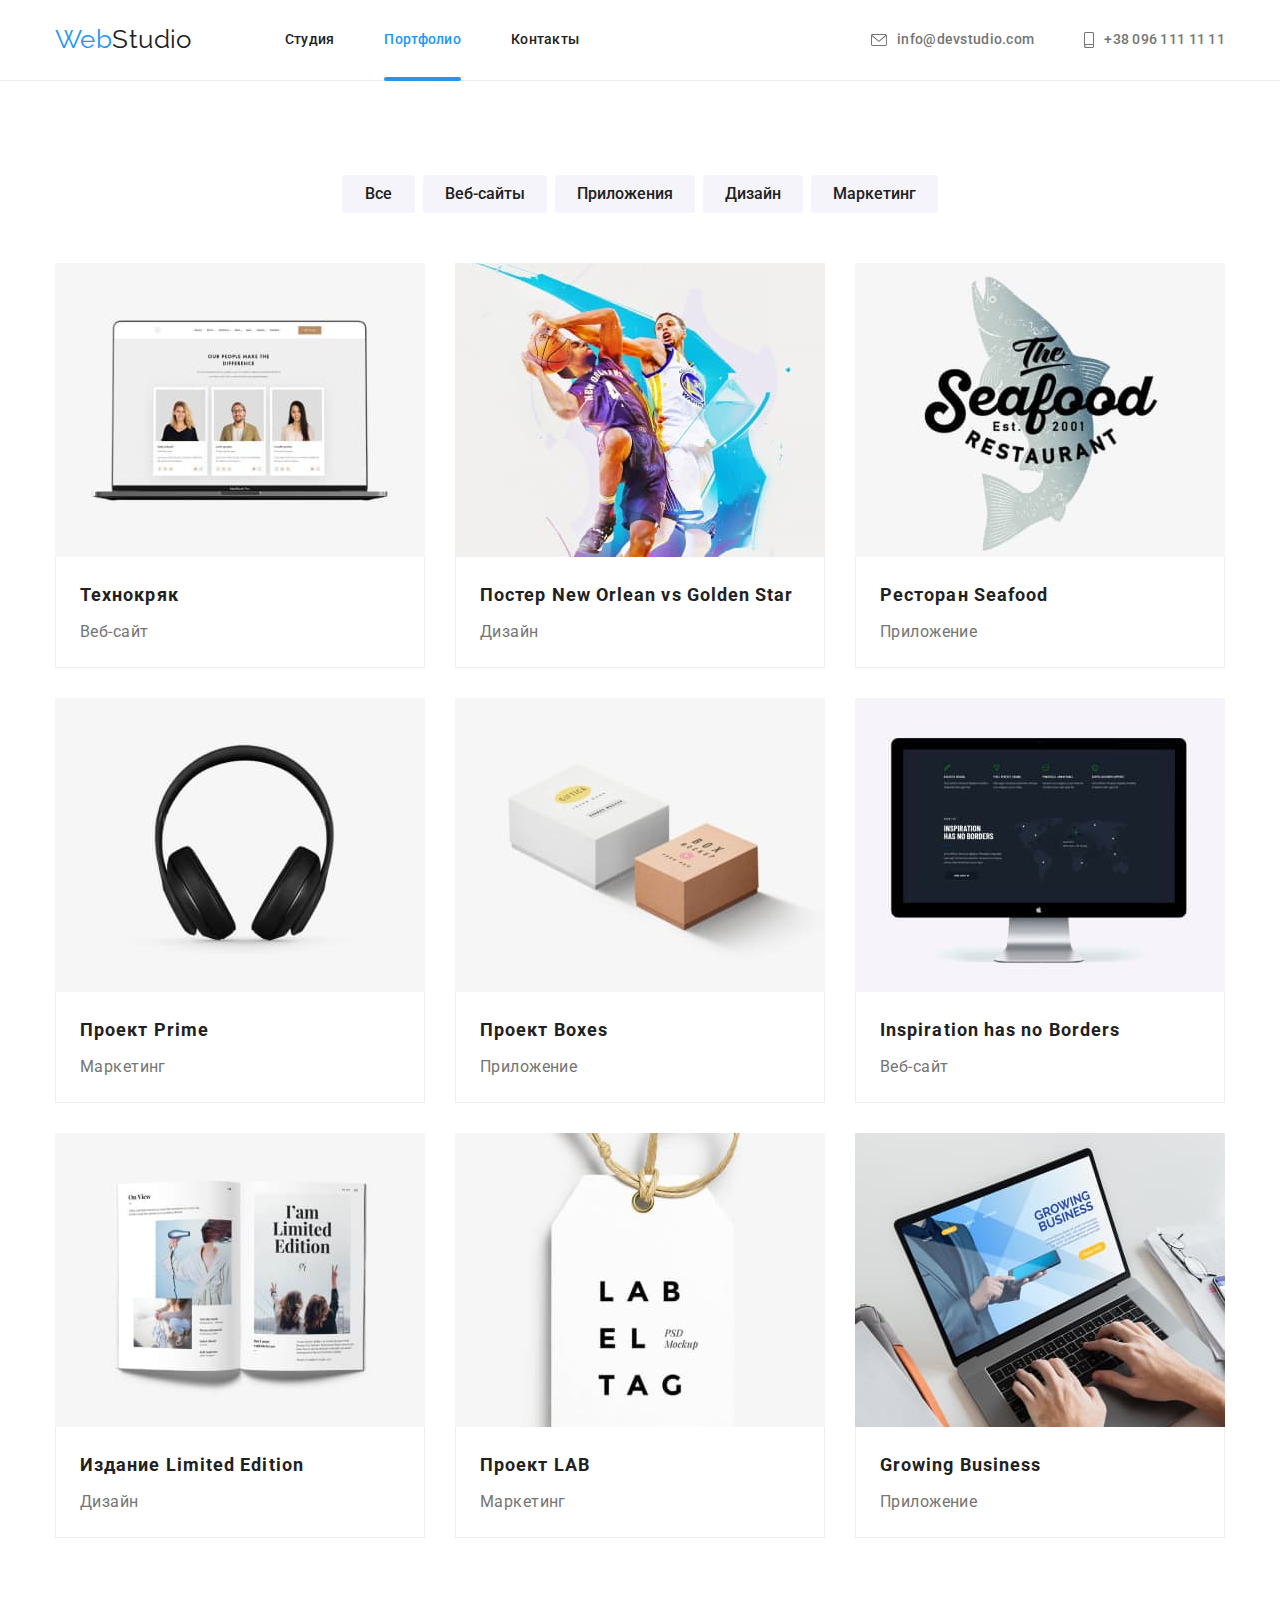
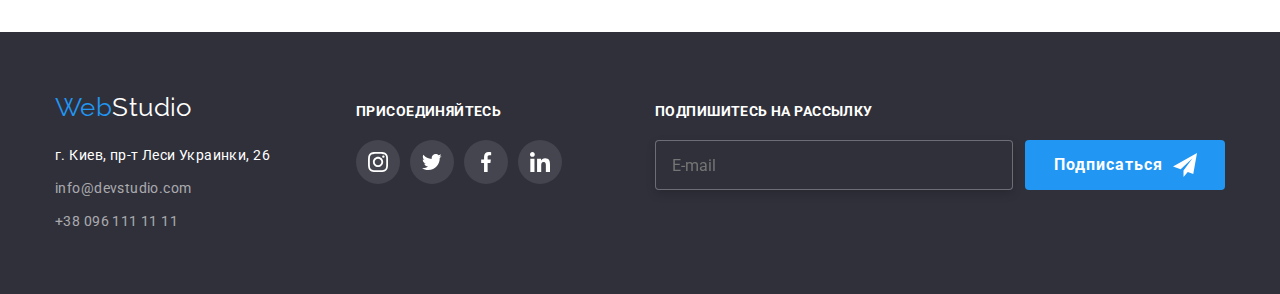
==== portfolio.html @ 915ba7df "homework7-1" ====
<!DOCTYPE html>
<html lang="ru">
<head>
    <meta charset="UTF-8">
    <meta http-equiv="X-UA-Compatible" content="IE=edge">
    <meta name="viewport" content="width=device-width, initial-scale=1.0">
    <link rel="preconnect" href="https://fonts.googleapis.com">
    <link rel="preconnect" href="https://fonts.gstatic.com" crossorigin>
    <link href="https://fonts.googleapis.com/css2?family=Raleway:wght@700&family=Roboto:wght@400;500;700;900&display=swap" rel="stylesheet">
    <title>Портфолио</title>
    <link rel="stylesheet" href="https://cdnjs.cloudflare.com/ajax/libs/modern-normalize/1.0.0/modern-normalize.min.css"  />
    <link rel="stylesheet" href="./css/styles.css" />
</head>
<body>
    <!-- Хедер -->
    <header class="header-container">
        <div class="container">
            <nav>
                <a class="logo" href="#"><span class="logo-blue">Web</span>Studio</a>
                <ul class="site-nav-list">
                    <li class="site-nav-item"><a class="site-nav-link" href="index.html">Студия</a></li>
                    <li class="site-nav-item"><a class="site-nav-link current" href="portfolio.html">Портфолио</a></li>
                    <li class="site-nav-item"><a class="site-nav-link" href="#">Контакты</a></li>
                </ul>
                <ul class="contacts-list">
                    <li class="contacts-list-item">
                        <a class="contacts-list-link" href="mailto:info@devstudio.com">
                            <svg class="header-icon" width="16" height="12" >
                                <use href="./images/new-sprite.svg#icon-envelope"></use>
                            </svg>
                            info@devstudio.com
                        </a>
                    </li>
                    <li class="contacts-list-item">
                        <a class="contacts-list-link" href="tel:+380961111111">
                            <svg class="header-icon" width="10" height="16" >
                                <use href="./images/new-sprite.svg#icon-phone"></use>
                            </svg>
                        +38 096 111 11 11
                        </a></li>
                </ul>
            </nav>
        </div>
    </header>
<main>
    <section class="section">
    <!-- Кнопки -->
        <div class="container">
            <h1 class="visually-hidden">Портфолио</h1>
            <ul class="portfolio-menu-list">
                <li class="portfolio-menu-item"><button class="portfolio-menu-button" type="button">Все</button></li>
                <li class="portfolio-menu-item"><button class="portfolio-menu-button" type="button">Веб-сайты</button></li>
                <li class="portfolio-menu-item"><button class="portfolio-menu-button" type="button">Приложения</button></li>
                <li class="portfolio-menu-item"><button class="portfolio-menu-button" type="button">Дизайн</button></li>
                <li class="portfolio-menu-item"><button class="portfolio-menu-button" type="button">Маркетинг</button></li>
            </ul>
    <!-- Главный контент портфолио-->
            <ul class="portfolio-list">
                <li class="portfolio-list-item">
                    <a class="portfolio-list-link" href="#">
                        <div class="portfolio-list-overlay">
                            <img src="./images/technokriak.jpg" alt="Три создателя веб-сайта на мониторе ноутбука" width="370"/>
                            <p class="portfolio-list-overlay-text">Технокряк это современная площадка распространения коронавируса. Компании используют эту платформу для цифрового шпионажа и атак на защищённые сервера конкурентов.</p>
                        </div>
                        <div class="portfolio-list-inscription">
                            <h2 class="portfolio-list-title">Технокряк</h2>
                            <p class="portfolio-list-text">Веб-сайт</p>
                        </div>
                    </a>
                </li>
                <li class="portfolio-list-item">
                    <a class="portfolio-list-link" href="#">
                        <div class="portfolio-list-overlay">
                            <img src="./images/new-orlean-vs-golden-star.jpg" alt="Два баскетболиста борятся за мяч" width="370"/>
                            <p class="portfolio-list-overlay-text">Технокряк это современная площадка распространения коронавируса. Компании используют эту платформу для цифрового шпионажа и атак на защищённые сервера конкурентов.</p>
                        </div>
                        <div class="portfolio-list-inscription">
                            <h2 class="portfolio-list-title">Постер New Orlean vs Golden Star</h2>
                            <p class="portfolio-list-text">Дизайн</p>
                        </div>
                    </a>
                </li>
                <li class="portfolio-list-item">
                    <a class="portfolio-list-link" href="#">
                        <div class="portfolio-list-overlay">
                            <img src="./images/seafood.jpg" alt="Серая рыба с логотипом ресторана" width="370"/>
                            <p class="portfolio-list-overlay-text">Технокряк это современная площадка распространения коронавируса. Компании используют эту платформу для цифрового шпионажа и атак на защищённые сервера конкурентов.</p>
                        </div>
                        <div class="portfolio-list-inscription">
                            <h2 class="portfolio-list-title">Ресторан Seafood</h2>
                            <p class="portfolio-list-text">Приложение</p>
                        </div>
                    </a>   
                </li>
                <li class="portfolio-list-item">
                    <a class="portfolio-list-link" href="#">
                        <div class="portfolio-list-overlay">
                            <img src="./images/prime.jpg" alt="Чёрные наушники на белом фоне" width="370"/>
                            <p class="portfolio-list-overlay-text">Технокряк это современная площадка распространения коронавируса. Компании используют эту платформу для цифрового шпионажа и атак на защищённые сервера конкурентов.</p>
                        </div>
                        <div class="portfolio-list-inscription">
                            <h2 class="portfolio-list-title">Проект Prime</h2>
                            <p class="portfolio-list-text">Маркетинг</p>
                        </div>
                    </a>
                </li>
                <li class="portfolio-list-item">
                    <a class="portfolio-list-link" href="#">
                        <div class="portfolio-list-overlay">
                            <img src="./images/boxes.jpg" alt="Две коробки на белом фоне" width="370"/>
                            <p class="portfolio-list-overlay-text">Технокряк это современная площадка распространения коронавируса. Компании используют эту платформу для цифрового шпионажа и атак на защищённые сервера конкурентов.</p>
                        </div>
                        <div class="portfolio-list-inscription">
                            <h2 class="portfolio-list-title">Проект Boxes</h2>
                            <p class="portfolio-list-text">Приложение</p>
                        </div>
                    </a>
                </li>
                <li class="portfolio-list-item">
                    <a class="portfolio-list-link" href="#">
                        <div class="portfolio-list-overlay">
                            <img src="./images/inspiration-has-no-borders.jpg" alt="Меню веб-сайта на чёрном мониторе" width="370"/>
                            <p class="portfolio-list-overlay-text">Технокряк это современная площадка распространения коронавируса. Компании используют эту платформу для цифрового шпионажа и атак на защищённые сервера конкурентов.</p>
                        </div>
                        <div class="portfolio-list-inscription">
                            <h2 class="portfolio-list-title">Inspiration has no Borders</h2>
                            <p class="portfolio-list-text">Веб-сайт</p>
                        </div>
                    </a>
                </li>
                <li class="portfolio-list-item">
                    <a class="portfolio-list-link" href="#">
                        <div class="portfolio-list-overlay">
                            <img src="./images/limited-edition.jpg" alt="Развёрнутый журнал" width="370"/>
                            <p class="portfolio-list-overlay-text">Технокряк это современная площадка распространения коронавируса. Компании используют эту платформу для цифрового шпионажа и атак на защищённые сервера конкурентов.</p>
                        </div>
                        <div class="portfolio-list-inscription">
                            <h2 class="portfolio-list-title">Издание Limited Edition</h2>
                            <p class="portfolio-list-text">Дизайн</p>
                        </div>
                    </a>
                </li>
                <li class="portfolio-list-item">
                    <a class="portfolio-list-link" href="#">
                        <div class="portfolio-list-overlay">
                            <img src="./images/lab.jpg" alt="Белая бирка с чёрной надписью на бежевой верёвке" width="370"/>
                            <p class="portfolio-list-overlay-text">Технокряк это современная площадка распространения коронавируса. Компании используют эту платформу для цифрового шпионажа и атак на защищённые сервера конкурентов.</p>
                        </div>
                        <div class="portfolio-list-inscription">
                            <h2 class="portfolio-list-title">Проект LAB</h2>
                            <p class="portfolio-list-text">Маркетинг</p>
                        </div>
                    </a>
                </li>
                <li class="portfolio-list-item">
                    <a class="portfolio-list-link" href="#">
                        <div class="portfolio-list-overlay">
                            <img src="./images/growing-business.jpg" alt="Меню приложения на нетбуке" width="370"/>
                            <p class="portfolio-list-overlay-text">Технокряк это современная площадка распространения коронавируса. Компании используют эту платформу для цифрового шпионажа и атак на защищённые сервера конкурентов.</p>
                        </div>
                        <div class="portfolio-list-inscription">
                            <h2 class="portfolio-list-title">Growing Business</h2>
                            <p class="portfolio-list-text">Приложение</p>
                        </div>
                    </a>
                </li>
            </ul>
        </div>
    </section>
</main>
    <!-- Футер -->
    <footer class="footer-container">
        <div class="container">
            <div class="footer-content">
                <div class="footer-contacts">
                    <a class="footer-logo" href="#"><span class="logo-blue">Web</span><span class="logo-white">Studio</span></a>
                    <address>
                        <ul>
                            <li class="footer-item"><a class="footer-contacts-address" href="https://goo.gl/maps/HXGFn4gWA6E6knC27">г. Киев, пр-т Леси Украинки, 26</a></li>
                            <li class="footer-item"><a class="footer-contacts-link" href="mailto:info@devstudio.com">info@devstudio.com</a></li>
                            <li class="footer-item"><a class="footer-contacts-link" href="tel:+380961111111">+38 096 111 11 11</a></li>
                        </ul>
                    </address>
                </div>
                <div class="footer-icons">
                    <h1 class="footer-title">присоединяйтесь</h1>
                    <ul class="footer-social-media-list">
                        <li class="footer-social-media-item">
                            <a class="footer-social-media-link" href="#">
                                <svg class="footer-social-media-icon-instagram" width="20" height="20" >
                                    <use href="./images/new-sprite.svg#icon-instagram"></use>
                                </svg> 
                            </a>
                        </li>
                        <li class="footer-social-media-item">
                            <a class="footer-social-media-link" href="#">
                                <svg class="footer-social-media-icon-twitter" width="20" height="20" >
                                    <use href="./images/new-sprite.svg#icon-twitter"></use>
                                </svg> 
                            </a>
                        </li>
                        <li class="footer-social-media-item">
                            <a class="footer-social-media-link" href="#">
                                <svg class="footer-social-media-icon-facebook" width="20" height="20" >
                                    <use href="./images/new-sprite.svg#icon-facebook"></use>
                                </svg> 
                            </a>
                        </li>
                        <li class="footer-social-media-item">
                            <a class="footer-social-media-link" href="#">
                                <svg class="footer-social-media-icon-linkedin" width="20" height="20" >
                                    <use href="./images/new-sprite.svg#icon-linkedin"></use>
                                </svg> 
                            </a>
                        </li> 
                    </ul>
                </div>
                <div class="subscribe">
                    <h1 class="subscribe-title">Подпишитесь на рассылку</h1>
                    <form class="subscribe-form" action="#">
                        <input class="subscribe-input" type="email" name="user-email" placeholder="E-mail">
                        <button class="subscribe-button" type="button">Подписаться
                            <svg class="subscribe-button-send" width="24" height="24" >
                                <use href="./images/new-sprite.svg#icon-send"></use>
                            </svg>
                        </button>
                    </form>
                </div>
            </div>
        </div>
    </footer>
</body>
</html>
---- css/styles.css ----
:root {
    --primary-text-color: #757575;
    --title-text-color: #212121;
    --contacts-text-color: rgba(255,255,255,0.6);
    --accent-color: #2196f3;
    --primary-white-color: #ffffff;
    --button-backgroung-color: #f5f4fa;
    --hero-background-color: #2f303a;
    --main-background-color: #ffffff;
    --main-icon-color:#afb1b8;
}
/* Body styles */
body{
    font-family: Roboto,sans-serif;
    font-size: 14px;
    letter-spacing: 0.03em;
    line-height: 1.71;
    color: var(--primary-text-color);
    background: var(--main-background-color);
}

/* Styles discharge */

ul{
    padding: 0;
    margin: 0;
    list-style: none;
}

h1,
h2,
h3,
p{
    margin: 0;
}

img{
    display: block;
    max-width: 100%;
    height: auto;
}

/* Hidden title */
.visually-hidden{
    position: absolute;
    clip: rect(0 0 0 0);
    width: 1px;
    height: 1px;
    margin: -1px;
    border: 0;
    padding: 0;
    overflow: hidden;
}

/* Header styles */

.header-container{
    max-width: 1600px;
    margin: auto;
    border-bottom: 1px solid #ECECEC;
    display: flex;
    align-items: center;
}

.container{
    width: 1200px;
    margin-left: auto;
    margin-right: auto;
    padding-left: 15px;
    padding-right: 15px;
}

nav{
    display: flex;
    align-items: center;
}


.logo{
    font-family: Raleway,sans-serif;
    font-size: 26px;
    line-height: 1.19;
    text-decoration: none;
    color: var(--title-text-color);
    padding-top: 24px;
    padding-bottom: 25px;
    margin-right: 93px;
    margin-left: 0;
}
.logo-blue{
    font-family: Raleway,sans-serif;
    font-size: 26px;
    line-height: 1.19;
    text-decoration: none;
    color:var(--accent-color);
    padding-top: 24px;
    padding-bottom: 25px;
}

.site-nav-list{
    display: flex;
}

.site-nav-item{
    margin-right: 50px;
}

.site-nav-list .site-nav-item:last-child{
    margin-right: 0;
}

.site-nav-link{
    position: relative;
    display: block;
    font-weight: 500;
    line-height: 1.14;
    letter-spacing: 0.02em;
    text-decoration: none;
    list-style: none;
    color: var(--title-text-color);
    transition-property: color;
    transition-duration: 250ms;
    transition-timing-function:cubic-bezier(0.4, 0, 0.2, 1);
}

.site-nav-link:hover,
.site-nav-link:focus,
.site-nav-link:active{
    color:var(--accent-color);
}

.site-nav-list .site-nav-link{
    padding-top: 32px;
    padding-bottom: 32px;
}

.current{
    color: var(--accent-color);
}

.current::after{
    position: absolute;
    display: block;
    content: "";
    width: 100%;
    height: 4px;
    bottom: -1px;
    background-color: #2196f3;
    border-radius: 2px;
}

.contacts-list{
    list-style: none;
    display: flex;
    align-items: center;
    margin-left: auto;
}

.contacts-list-link{
    display: flex;
    align-items: center;
    font-weight: 500;
    line-height: 1.14;
    letter-spacing: 0.02em;
    text-decoration: none;
    text-align: center;
    list-style: none;
    color: var(--primary-text-color);
    transition-property: color;
    transition-duration: 250ms;
    transition-timing-function:cubic-bezier(0.4, 0, 0.2, 1);
}

.contacts-list-link:hover,
.contacts-list-link:focus{
    color: var(--accent-color);
}

.contacts-list .contacts-list-link{
    padding-top: 32px;
    padding-bottom: 32px;
}

.contacts-list .contacts-list-item + .contacts-list-item{
    margin-left: 50px;
}

.header-icon{
    fill: currentColor;
    margin-right: 10px;
}

/* Hero styles */

.hero-section{
    text-align: center;
    background-image: linear-gradient(rgba(47, 48, 58, 0.4), rgba(47, 48, 58, 0.4)), url(../images/background.jpg);
    background-repeat: no-repeat;
    background-position: center;
    background-size: cover;
    padding: 200px 0;
    margin: 0 auto;
    max-width: 1600px;
}

.hero-title{
    font-weight: 900;
    font-size: 44px;
    line-height: 1.36;
    text-transform: uppercase;
    text-align: center;
    letter-spacing: 0.06em;
    color: var(--primary-white-color);
    width: 696px;
    height: 120px;
    margin-left: auto;
    margin-right: auto;
    margin-bottom: 30px;
}

.hero-button,
.hero-button:hover,
.hero-button:focus{
    font-family: inherit;
    font-weight: 700;
    font-size: 16px;
    line-height: 1.88;
    text-align: center;
    cursor: pointer;
    color: var(--primary-white-color);
    background-color:var(--accent-color);
    display: block;
    width: 200px;
    height: 50px;
    padding-top: 10px;
    padding-bottom: 10px;
    padding-left: 32px;
    padding-right: 32px;
    margin: 0 0 0 485px;
    border-style: none;
    border-radius: 4px;
}
/* Feature section styles */

.section{
    padding: 94px 0 94px 0;
}

.features-container{
    width: 1200px;
    margin: 0;
}

.features-list{
    display: flex;
}

.features-list-icon{
    height: 120px;
    margin-bottom: 30px;
    display: flex;
    align-items: center;
    justify-content: center;
    background-color: var(--button-backgroung-color);
    border-radius: 4px;
}

.features-list-item{
    width: 270px;
}

.features-list-title{
    font-size: 14px;
    font-weight: 700;
    line-height: 1.14;
    text-align: left;
    text-transform: uppercase;
    color:var(--title-text-color);
    list-style: none;
    margin-bottom: 10px;
    padding: 0;
}

.features-list-item:first-child{
    margin-left: 0px;
}

.features-list-item{
    margin-left: 30px;
}

.features-list-text{
    text-align: left;
    height: 75px;
    padding: 0;
}

/* Our profile section styles */

.our-profile-section{
    padding-top: 0;
}

.our-profile-list-images{
    display: flex;
}

.our-profile-images-img{
    position: relative;
    margin-right: 30px;
    padding: 0 0 0 0;
}

.our-profile-images-text{
    position: absolute;
    bottom: 0;
    width: 100%;
    height: 70px;
    display: flex;
    align-items: center;
    justify-content: center;
    font-weight: bold;
    line-height: 1.14;
    text-align: center;
    text-transform: uppercase;
    color: var(--primary-white-color);
    background-color: rgba(47, 48, 58, 0.8);
}

.our-profile-images-img:last-child{
    margin-right: 0;
}

img{
    max-width: 100%;
    height: auto;
}

.our-profile-second-title{
    font-weight: 700;
    font-size: 36px;
    line-height: 1.17;
    text-align: center;
    color:var(--title-text-color);
    margin-bottom: 50px;
}

/* Our team section styles*/

.our-team-section{
    background-color: var(--button-backgroung-color);
}

.our-team-list{
    display: flex;
}

.our-team-item{
    margin-left: 30px;
    box-shadow: 0px 1px 3px rgba(0, 0, 0, 0.12), 0px 1px 1px rgba(0, 0, 0, 0.14), 0px 2px 1px rgba(0, 0, 0, 0.2);
    border-radius: 0px 0px 4px 4px;
    background: #FFFFFF;
}

.our-team-item:first-child{
    margin-left: 0px;
}

.our-team-second-title{
    font-weight: 700;
    font-size: 36px;
    line-height: 1.17;
    text-align: center;
    color:var(--title-text-color);
    margin-bottom: 50px;
}

.our-team-item-inscription{
    padding: 30px 0 30px;
}

.our-team-item-third-title{
    font-weight: 500;
    font-size: 16px;
    line-height: 1.19;
    text-align: center;
    list-style: none;
    color:var(--title-text-color);
    margin-bottom: 10px;
}
.our-team-item-text{
    font-size: 16px;
    line-height: 1.19;
    text-align: center;
    margin-bottom: 16px;
}

.social-media-list{
    display: flex;
    justify-content: center;
}

.social-media-item:not(:last-child){
    margin-right: 10px;
}

.social-media-link{
    display: flex;
    align-items: center;
    justify-content: center;
    width: 44px;
    height: 44px;
    color: var(--main-icon-color);
    background-color: var(--main-background-color);
    border-radius: 50%;
    fill: var(--main-icon-color);
    transition-property: background-color, color, fill;
    transition-duration: 250ms;
    transition-timing-function:cubic-bezier(0.4, 0, 0.2, 1);
}

.social-media-link:hover,
.social-media-link:focus{
    color: var(--main-background-color);
    background-color: var(--accent-color);
    fill: var(--main-background-color);
}

.regular-customers-title{
    text-align: center;
    font-weight: bold;
    font-size: 36px;
    line-height: 1.17;
    color: var(--title-text-color);
}
.regular-customers-list{
    display: flex;
    justify-content: center;
    align-items: center;
    margin-top: 50px;
}

.regular-customers-item{
    display: flex;
    align-items: center;
    justify-content: center;
    width: 170px;
    height: 92px;
    border: 1px solid #AFB1B8;
    box-sizing: border-box;
    border-radius: 4px;
    cursor: pointer;
    transition-property: border-color;
    transition-duration: 250ms;
    transition-timing-function:cubic-bezier(0.4, 0, 0.2, 1);
}

.regular-customers-item:hover,
.regular-customers-item:focus{
    border-color: var(--accent-color);
}

.regular-customers-item:not(:last-child){
    margin-right: 30px;
}

.regular-customers-link{
    display: flex;
    justify-content: center;
    align-items: center;
    width: 100%;
    height: 100%;
    color: var(--main-icon-color);
    transition-property: color;
    transition-duration: 250ms;
    transition-timing-function:cubic-bezier(0.4, 0, 0.2, 1);
}

.regular-customers-link:hover,
.regular-customers-link:focus{
    color: var(--accent-color);
}

.regular-customers-icon{
    fill: currentColor;
}


/* Footer styles */

.footer-content{
    display: flex;
    align-items: baseline;
}

.footer-container{
    background-color: var(--hero-background-color);
    padding: 60px 0;
    max-width: 1600px;
    margin: auto;
}

.footer-contacts{
    flex-grow: 1;
}

.footer-logo{
    font-family: Raleway,sans-serif;
    font-size: 26px;
    line-height: 1.19;
    text-decoration: none;
    color: var(--title-text-color);
}


.logo-white{
    font-family: Raleway,sans-serif;
    font-size: 26px;
    line-height: 1.19;
    text-decoration: none;
    color:var(--primary-white-color);
}

.footer-item:not(:last-child){
    margin-bottom: 9px;
}

address{
    font-style: normal;
    margin-top: 20px;
}

.footer-contacts-address{
    text-decoration: none;
    color: var(--main-background-color);
}

.footer-contacts-link{
    text-decoration: none;
    color: rgba(255, 255, 255, 0.6);
    transition-property: color;
    transition-duration: 250ms;
    transition-timing-function:cubic-bezier(0.4, 0, 0.2, 1);
}

.footer-contacts-link:hover,
.footer-contacts-link:focus{
    color: var(--accent-color);
}

.footer-title{
    font-style: normal;
    font-weight: bold;
    font-size: 14px;
    line-height: 1.14;
    text-transform: uppercase;
    color:var(--main-background-color);
}

.footer-icons{
    margin-left: 70px;
}

.footer-social-media-list{
    display: flex;
    justify-content: flex-start;
    margin-top: 20px;
}

.footer-social-media-item:not(:last-child){
    margin-right: 10px;
}

.footer-social-media-link{
    display: flex;
    align-items: center;
    justify-content: center;
    width: 44px;
    height: 44px;
    border-radius: 50%;
    fill: var(--primary-white-color);
    background-color: rgba(255, 255, 255, 0.1);
    transition-property: background-color;
    transition-duration: 250ms;
    transition-timing-function:cubic-bezier(0.4, 0, 0.2, 1);
}

.footer-social-media-link:hover,
.footer-social-media-link:focus{
    background-color: var(--accent-color);
}

/* Subscribe form styles */

.subscribe{
    margin-left: 93px;
}

.subscribe-form{
    display: flex;
    margin-top: 20px;
}

.subscribe-title{
    font-style: normal;
    font-weight: bold;
    font-size: 14px;
    line-height: 1.14;
    text-transform: uppercase;
    color: var(--primary-white-color);
}

.subscribe-input{
    width: 358px;
    height: 50px;
    padding: 15px 16px;
    margin-right: 12px;
    border: 1px solid rgba(255, 255, 255, 0.3);
    box-sizing: border-box;
    filter: drop-shadow(0px 4px 4px rgba(0, 0, 0, 0.15));
    border-radius: 4px;
    font-weight: normal;
    font-size: 16px;
    line-height: 1.25;
    display: flex;
    align-items: center;
    color: rgba(255, 255, 255, 0.6);
    background-color: var(--hero-background-color);
    outline: none;
    transition-property: border-color;
    transition-duration: 250ms;
    transition-timing-function:cubic-bezier(0.4, 0, 0.2, 1);
}

.subscribe-input:focus{
    border-color: var(--accent-color);
}

.subscribe-button{
    width: 200px;
    height: 50px;
    font-family: inherit;
    font-style: normal;
    font-weight: 700;
    font-size: 16px;
    line-height: 1.88;
    letter-spacing: 0.06em;
    display: flex;
    align-items: center;
    text-align: center;
    cursor: pointer;
    color: var(--primary-white-color);
    fill: white;
    background-color: var(--accent-color);
    padding: 10px 28px 10px 29px;
    border-style: none;
    border-radius: 4px;
}

.subscribe-button-send{
    margin-left: 10px;
}

/* Modal window styles */

.backdrop{
    position: fixed;
    top: 0;
    left: 0;
    background-color: rgba(0, 0, 0, 0.2);
    width: 100vw;
    height: 100vh;
    opacity: 1;
    scale: 1.2;
    transition: opacity 250ms cubic-bezier(0.4, 0, 0.2, 1), visibility 250ms cubic-bezier(0.4, 0, 0.2, 1);
    visibility: visible;
}

.backdrop.is-hidden{
    visibility: hidden;
    opacity: 0;
    pointer-events: none;
}

.modal-window{
    position: absolute;
    top: 50%;
    left: 50%;
    transform: translate(-50%, -50%) scale(1);
    width: 528px;
    min-height: 581px;
    background-color: #FFFFFF;
    border-radius: 4px;
    transition: transform 250ms cubic-bezier(0.4, 0, 0.2, 1);
    box-shadow: 0px 1px 3px rgba(0, 0, 0, 0.12), 0px 1px 1px rgba(0, 0, 0, 0.14), 0px 2px 1px rgba(0, 0, 0, 0.2);
    padding: 40px;
}

.modal-window-close{
    display: flex;
    justify-content: center;
    align-items: center;
    padding: 0;
    box-sizing: border-box;
    position: absolute;
    width: 30px;
    height: 30px;
    right: 8px;
    top: 8px;
    background: transparent;
    border-radius: 50%;
    border: 1px solid rgba(0, 0, 0, 0.1);
    cursor: pointer;
}

.modal-window-close-icon{
    transition: fill 250ms cubic-bezier(0.4, 0, 0.2, 1);
}

.modal-window-close-icon:hover{
    fill: var(--accent-color);
}

.backdrop.is-hidden .modal-window{
    transform: translate(-50%, -50%) scale(1.15);
}

.modal-title{
    font-style: normal;
    font-weight: 700;
    font-size: 20px;
    line-height: 23px;
    text-align: center;
    letter-spacing: 0.03em;
    color: var(--title-text-color);
    margin-bottom: 12px;
}

.modal-label{
    display: block;
    margin: 0 0 4px 0;
    font-style: normal;
    font-weight: normal;
    font-size: 12px;
    line-height: 1.17;
    letter-spacing: 0.01em;
    color: #757575;
}

.modal-label-field{
    position: relative;
    margin-bottom: 10px;
    transition: color 250ms cubic-bezier(0.4, 0, 0.2, 1);
    outline: none;
    transition: fill 250ms cubic-bezier(0.4, 0, 0.2, 1);
}

.modal-label-input:focus{
    border-color: var(--accent-color);
}

.modal-label-icon{
    fill: var(--title-text-color);
    position: absolute;
    top: 50%;
    left: 15px;
    transform: translateY(-50%);
}

.modal-label-input{
    width: 448px;
    height: 40px;
    border: 1px solid rgba(33, 33, 33, 0.2);
    box-sizing: border-box;
    border-radius: 4px;
    outline: none;
    padding-left: 42px;
}

.modal-label-input:focus + .modal-label-icon{
    fill: #2196f3;
}

.modal-label-field:focus > svg{
    fill: #2196f3;  
}

.textarea-label{
    margin-bottom: 4px;
    font-style: normal;
    font-weight: normal;
    font-size: 12px;
    line-height: 1.17;
    letter-spacing: 0.01em;
    color: var(--primary-text-color);
}

.textarea-label::placeholder{
    font-style: normal;
    font-weight: normal;
    font-size: 12px;
    line-height: 1.17;
    letter-spacing: 0.01em;
    color: rgba(117, 117, 117, 0.5);
}

.textarea{
    width: 448px;
    height: 120px;
    border: 1px solid rgba(33, 33, 33, 0.2);
    box-sizing: border-box;
    border-radius: 4px;
    font-style: normal;
    font-weight: normal;
    font-size: 12px;
    line-height: 1.17;
    letter-spacing: 0.01em;
    color: rgba(117, 117, 117, 0.5);
    transition: border-color 250ms cubic-bezier(0.4, 0, 0.2, 1);
    padding: 12px 16px;
    resize: none;
    outline: none;
}

.textarea:focus{
    border-color: var(--accent-color);
}

.modal-agreement{
    display: flex;
    align-items: center;
    justify-content: center;
    margin-top: 20px;
}

.checkbox{
    font-style: normal;
    font-weight: normal;
    font-size: 14px;
    text-align: center;
    list-style: none;
    color: var(--primary-text-color);
}

.checkbox:checked + .policy .modal-agreement-svg{
    background: var(--accent-color);
    border: 0;
}

.policy{
    display: flex;
    justify-content: center;
    align-items: center;
    text-align: center;
}

.modal-agreement-svg{
    width: 16px;
    height: 15px;
    display: flex;
    justify-content: center;
    align-items: center;
    border: 2px solid var(--title-text-color);
    border-radius: 2px;
    margin-left: 12px;
    margin-right: 8.38px;
}

.modal-agreement-link{
    display: flex;
    align-items: center;
    font-style: normal;
    font-weight: normal;
    font-size: 14px;
    text-align: center;
    list-style: none;
    color: var(--accent-color);
}

.modal-button{
    width: 200px;
    height: 50px;
    font-weight: 700;
    font-size: 16px;
    line-height: 1.88;
    display: flex;
    justify-content: center;
    align-items: center;
    text-align: center;
    letter-spacing: 0.06em;
    color: var(--primary-white-color);
    background-color: #188CE8;
    box-shadow: 0px 4px 4px rgba(0, 0, 0, 0.15);
    border: none;
    border-radius: 4px;
    cursor: pointer;
    margin-top: 30px;
    margin-left: 124px;
    outline: none;
}

/* Portfolio buttons styles */

.portfolio-menu{
    width: 1200px;
    padding-left: 15px;
    padding-right: 15px;
    padding-top: 94px;
    padding-bottom: 94px;
    margin: 0;
    justify-content: center;
}

.portfolio-menu-list{
    display: flex;
    justify-content: center;
    margin-bottom: 50px;
}

.portfolio-menu-item{
    margin-right: 8px;
}

.portfolio-menu-item:last-child{
    margin-right: 0px;
}

.portfolio-menu-button{
    padding: 6px 22px;
    font-family: inherit;
    font-weight: 500;
    font-size: 16px;
    font-style: normal;
    line-height: 1.63;
    text-align: Center;
    text-decoration: none;
    list-style: none;
    cursor: pointer;
    color: var(--title-text-color);
    background-color:var(--button-backgroung-color);
    border-style: none;
    border-radius: 4px;
    min-width: 73px;
    transition-property: background-color, box-shadow, color;
    transition-duration: 250ms;
    transition-timing-function:cubic-bezier(0.4, 0, 0.2, 1);
}
.portfolio-menu-button:hover,
.portfolio-menu-button:focus{
    color: var(--primary-white-color);
    background-color:var(--accent-color);
    box-shadow: 0px 3px 1px rgba(0, 0, 0, 0.1), 0px 1px 2px rgba(0, 0, 0, 0.08), 0px 2px 2px rgba(0, 0, 0, 0.12);
}
/* Portfolio list styles */

.portfolio-list{
    display: flex;
    flex-wrap: wrap;
}

.portfolio-list-item{
    margin-right: 30px;
    margin-bottom: 30px;
}

.portfolio-list-item:nth-child(3n){
    margin-right: 0;
}

.portfolio-list-item:nth-child(n+7){
    margin-bottom: 0;
}

.portfolio-list-link{
    display: block;
    font-style: normal;
    text-decoration: none;
    list-style: none;
    box-sizing: border-box;
    width: 370px;
    height: auto;
    cursor: pointer;
    transition-property: box-shadow;
    transition-duration: 250ms;
    transition-timing-function:cubic-bezier(0.4, 0, 0.2, 1);
}


.portfolio-list-link:hover,
.portfolio-list-link:focus{
    box-shadow: 0px 1px 1px rgba(0, 0, 0, 0.12), 0px 4px 4px rgba(0, 0, 0, 0.06), 1px 4px 6px rgba(0, 0, 0, 0.16);
}

.portfolio-list-link:hover .portfolio-list-overlay-text,
.portfolio-list-link:focus .portfolio-list-overlay-text{
    transform: translateY(0);
}

.portfolio-list-overlay{
    position: relative;
    overflow: hidden;
}

.portfolio-list-overlay-text{
    position: absolute;
    width: 100%;
    height: 100%;
    left: 0;
    top: 0;
    padding: 63px 24px;
    font-style: normal;
    font-weight: normal;
    font-size: 18px;
    line-height: 1.56;
    background-color: var(--accent-color);
    color: var(--primary-white-color);
    transform: translateY(100%);
    transition-property: transform;
    transition-duration: 250ms;
    transition-timing-function:cubic-bezier(0.4, 0, 0.2, 1);
}

.portfolio-list-inscription{
    padding: 20px 24px;
    border-bottom: 1px solid #eeeeee;
    border-left: 1px solid #eeeeee;
    border-right: 1px solid #eeeeee;
}

.portfolio-list-title{
    font-weight: 700;
    font-size: 18px;
    line-height: 2.0;
    text-align: left;
    letter-spacing: 0.06em;
    color: var(--title-text-color);
}
.portfolio-list-text{
    font-weight: 400;
    font-size: 16px;
    line-height: 1.88;
    text-align: left;
    color: var(--primary-text-color);
    padding-top: 4px;
}
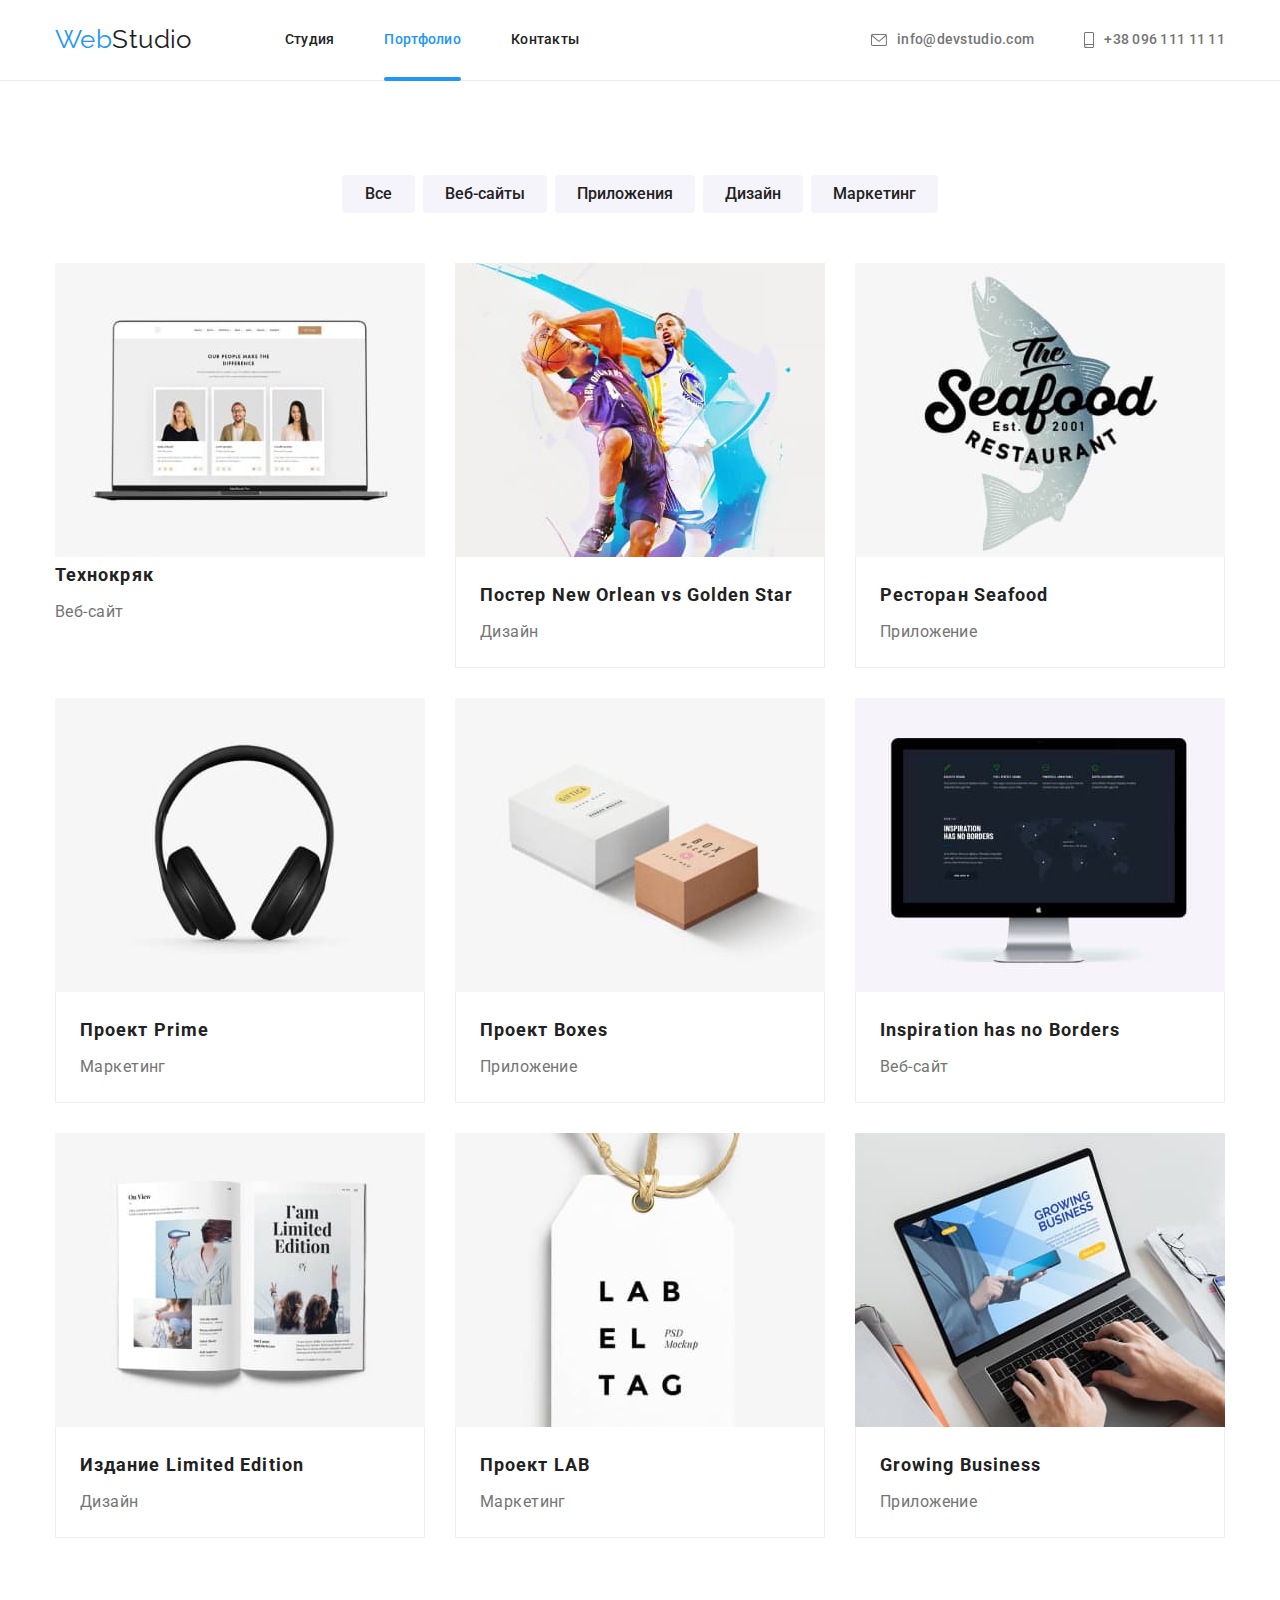
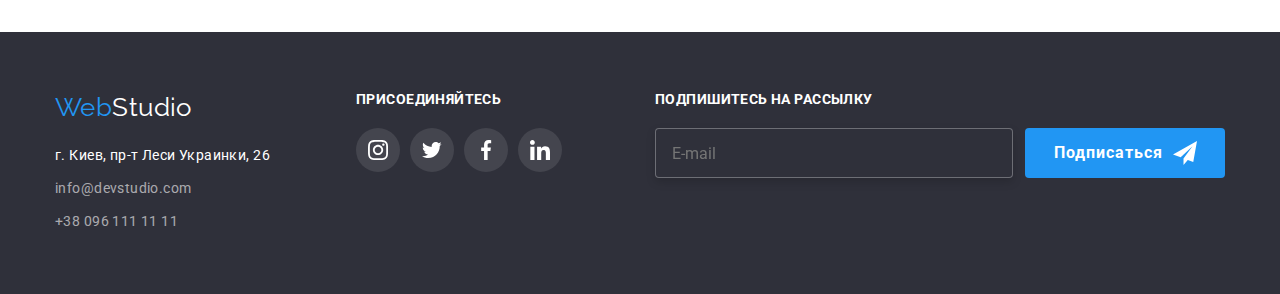
==== commit afec6649: "homework7-2" ====
--- a/portfolio.html
+++ b/portfolio.html
@@ -16,24 +16,24 @@
     <header class="header-container">
         <div class="container">
             <nav>
-                <a class="logo" href="#"><span class="logo-blue">Web</span>Studio</a>
-                <ul class="site-nav-list">
-                    <li class="site-nav-item"><a class="site-nav-link" href="index.html">Студия</a></li>
-                    <li class="site-nav-item"><a class="site-nav-link current" href="portfolio.html">Портфолио</a></li>
-                    <li class="site-nav-item"><a class="site-nav-link" href="#">Контакты</a></li>
+                <a class="logo" href="#"><span class="logo__blue">Web</span>Studio</a>
+                <ul class="site-nav">
+                    <li class="site-nav__item"><a class="site-nav__link" href="index.html">Студия</a></li>
+                    <li class="site-nav__item"><a class="site-nav__link current" href="portfolio.html">Портфолио</a></li>
+                    <li class="site-nav__item"><a class="site-nav__link" href="#">Контакты</a></li>
                 </ul>
-                <ul class="contacts-list">
-                    <li class="contacts-list-item">
-                        <a class="contacts-list-link" href="mailto:info@devstudio.com">
-                            <svg class="header-icon" width="16" height="12" >
+                <ul class="contacts">
+                    <li class="contacts__item">
+                        <a class="contacts__link" href="mailto:info@devstudio.com">
+                            <svg class="contacts__icon" width="16" height="12" >
                                 <use href="./images/new-sprite.svg#icon-envelope"></use>
                             </svg>
                             info@devstudio.com
                         </a>
                     </li>
-                    <li class="contacts-list-item">
-                        <a class="contacts-list-link" href="tel:+380961111111">
-                            <svg class="header-icon" width="10" height="16" >
+                    <li class="contacts__item">
+                        <a class="contacts__link" href="tel:+380961111111">
+                            <svg class="contacts__icon" width="10" height="16" >
                                 <use href="./images/new-sprite.svg#icon-phone"></use>
                             </svg>
                         +38 096 111 11 11
@@ -43,124 +43,124 @@
         </div>
     </header>
 <main>
+    <!-- Кнопки -->
     <section class="section">
-    <!-- Кнопки -->
         <div class="container">
             <h1 class="visually-hidden">Портфолио</h1>
-            <ul class="portfolio-menu-list">
-                <li class="portfolio-menu-item"><button class="portfolio-menu-button" type="button">Все</button></li>
-                <li class="portfolio-menu-item"><button class="portfolio-menu-button" type="button">Веб-сайты</button></li>
-                <li class="portfolio-menu-item"><button class="portfolio-menu-button" type="button">Приложения</button></li>
-                <li class="portfolio-menu-item"><button class="portfolio-menu-button" type="button">Дизайн</button></li>
-                <li class="portfolio-menu-item"><button class="portfolio-menu-button" type="button">Маркетинг</button></li>
+            <ul class="portfolio-menu">
+                <li class="portfolio-menu__item"><button class="portfolio-menu__button" type="button">Все</button></li>
+                <li class="portfolio-menu__item"><button class="portfolio-menu__button" type="button">Веб-сайты</button></li>
+                <li class="portfolio-menu__item"><button class="portfolio-menu__button" type="button">Приложения</button></li>
+                <li class="portfolio-menu__item"><button class="portfolio-menu__button" type="button">Дизайн</button></li>
+                <li class="portfolio-menu__item"><button class="portfolio-menu__button" type="button">Маркетинг</button></li>
             </ul>
     <!-- Главный контент портфолио-->
-            <ul class="portfolio-list">
-                <li class="portfolio-list-item">
-                    <a class="portfolio-list-link" href="#">
-                        <div class="portfolio-list-overlay">
+            <ul class="portfolio">
+                <li class="portfolio__item">
+                    <a class="portfolio__link" href="#">
+                        <div class="portfolio__overlay">
                             <img src="./images/technokriak.jpg" alt="Три создателя веб-сайта на мониторе ноутбука" width="370"/>
-                            <p class="portfolio-list-overlay-text">Технокряк это современная площадка распространения коронавируса. Компании используют эту платформу для цифрового шпионажа и атак на защищённые сервера конкурентов.</p>
-                        </div>
-                        <div class="portfolio-list-inscription">
-                            <h2 class="portfolio-list-title">Технокряк</h2>
-                            <p class="portfolio-list-text">Веб-сайт</p>
-                        </div>
-                    </a>
-                </li>
-                <li class="portfolio-list-item">
-                    <a class="portfolio-list-link" href="#">
-                        <div class="portfolio-list-overlay">
+                            <p class="portfolio__overlay-text">Технокряк это современная площадка распространения коронавируса. Компании используют эту платформу для цифрового шпионажа и атак на защищённые сервера конкурентов.</p>
+                        </div>
+                        <div class="portfoli__inscription">
+                            <h2 class="portfolio__title">Технокряк</h2>
+                            <p class="portfolio__text">Веб-сайт</p>
+                        </div>
+                    </a>
+                </li>
+                <li class="portfolio__item">
+                    <a class="portfolio__link" href="#">
+                        <div class="portfolio__overlay">
                             <img src="./images/new-orlean-vs-golden-star.jpg" alt="Два баскетболиста борятся за мяч" width="370"/>
-                            <p class="portfolio-list-overlay-text">Технокряк это современная площадка распространения коронавируса. Компании используют эту платформу для цифрового шпионажа и атак на защищённые сервера конкурентов.</p>
-                        </div>
-                        <div class="portfolio-list-inscription">
-                            <h2 class="portfolio-list-title">Постер New Orlean vs Golden Star</h2>
-                            <p class="portfolio-list-text">Дизайн</p>
-                        </div>
-                    </a>
-                </li>
-                <li class="portfolio-list-item">
-                    <a class="portfolio-list-link" href="#">
-                        <div class="portfolio-list-overlay">
+                            <p class="portfolio__overlay-text">Технокряк это современная площадка распространения коронавируса. Компании используют эту платформу для цифрового шпионажа и атак на защищённые сервера конкурентов.</p>
+                        </div>
+                        <div class="portfolio__inscription">
+                            <h2 class="portfolio__title">Постер New Orlean vs Golden Star</h2>
+                            <p class="portfolio__text">Дизайн</p>
+                        </div>
+                    </a>
+                </li>
+                <li class="portfolio__item">
+                    <a class="portfolio__link" href="#">
+                        <div class="portfolio__overlay">
                             <img src="./images/seafood.jpg" alt="Серая рыба с логотипом ресторана" width="370"/>
-                            <p class="portfolio-list-overlay-text">Технокряк это современная площадка распространения коронавируса. Компании используют эту платформу для цифрового шпионажа и атак на защищённые сервера конкурентов.</p>
-                        </div>
-                        <div class="portfolio-list-inscription">
-                            <h2 class="portfolio-list-title">Ресторан Seafood</h2>
-                            <p class="portfolio-list-text">Приложение</p>
+                            <p class="portfolio__overlay-text">Технокряк это современная площадка распространения коронавируса. Компании используют эту платформу для цифрового шпионажа и атак на защищённые сервера конкурентов.</p>
+                        </div>
+                        <div class="portfolio__inscription">
+                            <h2 class="portfolio__title">Ресторан Seafood</h2>
+                            <p class="portfolio__text">Приложение</p>
                         </div>
                     </a>   
                 </li>
-                <li class="portfolio-list-item">
-                    <a class="portfolio-list-link" href="#">
-                        <div class="portfolio-list-overlay">
+                <li class="portfolio__item">
+                    <a class="portfolio__link" href="#">
+                        <div class="portfolio__overlay">
                             <img src="./images/prime.jpg" alt="Чёрные наушники на белом фоне" width="370"/>
-                            <p class="portfolio-list-overlay-text">Технокряк это современная площадка распространения коронавируса. Компании используют эту платформу для цифрового шпионажа и атак на защищённые сервера конкурентов.</p>
-                        </div>
-                        <div class="portfolio-list-inscription">
-                            <h2 class="portfolio-list-title">Проект Prime</h2>
-                            <p class="portfolio-list-text">Маркетинг</p>
-                        </div>
-                    </a>
-                </li>
-                <li class="portfolio-list-item">
-                    <a class="portfolio-list-link" href="#">
-                        <div class="portfolio-list-overlay">
+                            <p class="portfolio__overlay-text">Технокряк это современная площадка распространения коронавируса. Компании используют эту платформу для цифрового шпионажа и атак на защищённые сервера конкурентов.</p>
+                        </div>
+                        <div class="portfolio__inscription">
+                            <h2 class="portfolio__title">Проект Prime</h2>
+                            <p class="portfolio__text">Маркетинг</p>
+                        </div>
+                    </a>
+                </li>
+                <li class="portfolio__item">
+                    <a class="portfolio__link" href="#">
+                        <div class="portfolio__overlay">
                             <img src="./images/boxes.jpg" alt="Две коробки на белом фоне" width="370"/>
-                            <p class="portfolio-list-overlay-text">Технокряк это современная площадка распространения коронавируса. Компании используют эту платформу для цифрового шпионажа и атак на защищённые сервера конкурентов.</p>
-                        </div>
-                        <div class="portfolio-list-inscription">
-                            <h2 class="portfolio-list-title">Проект Boxes</h2>
-                            <p class="portfolio-list-text">Приложение</p>
-                        </div>
-                    </a>
-                </li>
-                <li class="portfolio-list-item">
-                    <a class="portfolio-list-link" href="#">
-                        <div class="portfolio-list-overlay">
+                            <p class="portfolio__overlay-text">Технокряк это современная площадка распространения коронавируса. Компании используют эту платформу для цифрового шпионажа и атак на защищённые сервера конкурентов.</p>
+                        </div>
+                        <div class="portfolio__inscription">
+                            <h2 class="portfolio__title">Проект Boxes</h2>
+                            <p class="portfolio__text">Приложение</p>
+                        </div>
+                    </a>
+                </li>
+                <li class="portfolio__item">
+                    <a class="portfolio__link" href="#">
+                        <div class="portfolio__overlay">
                             <img src="./images/inspiration-has-no-borders.jpg" alt="Меню веб-сайта на чёрном мониторе" width="370"/>
-                            <p class="portfolio-list-overlay-text">Технокряк это современная площадка распространения коронавируса. Компании используют эту платформу для цифрового шпионажа и атак на защищённые сервера конкурентов.</p>
-                        </div>
-                        <div class="portfolio-list-inscription">
-                            <h2 class="portfolio-list-title">Inspiration has no Borders</h2>
-                            <p class="portfolio-list-text">Веб-сайт</p>
-                        </div>
-                    </a>
-                </li>
-                <li class="portfolio-list-item">
-                    <a class="portfolio-list-link" href="#">
-                        <div class="portfolio-list-overlay">
+                            <p class="portfolio__overlay-text">Технокряк это современная площадка распространения коронавируса. Компании используют эту платформу для цифрового шпионажа и атак на защищённые сервера конкурентов.</p>
+                        </div>
+                        <div class="portfolio__inscription">
+                            <h2 class="portfolio__title">Inspiration has no Borders</h2>
+                            <p class="portfolio__text">Веб-сайт</p>
+                        </div>
+                    </a>
+                </li>
+                <li class="portfolio__item">
+                    <a class="portfolio__link" href="#">
+                        <div class="portfolio__overlay">
                             <img src="./images/limited-edition.jpg" alt="Развёрнутый журнал" width="370"/>
-                            <p class="portfolio-list-overlay-text">Технокряк это современная площадка распространения коронавируса. Компании используют эту платформу для цифрового шпионажа и атак на защищённые сервера конкурентов.</p>
-                        </div>
-                        <div class="portfolio-list-inscription">
-                            <h2 class="portfolio-list-title">Издание Limited Edition</h2>
-                            <p class="portfolio-list-text">Дизайн</p>
-                        </div>
-                    </a>
-                </li>
-                <li class="portfolio-list-item">
-                    <a class="portfolio-list-link" href="#">
-                        <div class="portfolio-list-overlay">
+                            <p class="portfolio__overlay-text">Технокряк это современная площадка распространения коронавируса. Компании используют эту платформу для цифрового шпионажа и атак на защищённые сервера конкурентов.</p>
+                        </div>
+                        <div class="portfolio__inscription">
+                            <h2 class="portfolio__title">Издание Limited Edition</h2>
+                            <p class="portfolio__text">Дизайн</p>
+                        </div>
+                    </a>
+                </li>
+                <li class="portfolio__item">
+                    <a class="portfolio__link" href="#">
+                        <div class="portfolio__overlay">
                             <img src="./images/lab.jpg" alt="Белая бирка с чёрной надписью на бежевой верёвке" width="370"/>
-                            <p class="portfolio-list-overlay-text">Технокряк это современная площадка распространения коронавируса. Компании используют эту платформу для цифрового шпионажа и атак на защищённые сервера конкурентов.</p>
-                        </div>
-                        <div class="portfolio-list-inscription">
-                            <h2 class="portfolio-list-title">Проект LAB</h2>
-                            <p class="portfolio-list-text">Маркетинг</p>
-                        </div>
-                    </a>
-                </li>
-                <li class="portfolio-list-item">
-                    <a class="portfolio-list-link" href="#">
-                        <div class="portfolio-list-overlay">
+                            <p class="portfolio__overlay-text">Технокряк это современная площадка распространения коронавируса. Компании используют эту платформу для цифрового шпионажа и атак на защищённые сервера конкурентов.</p>
+                        </div>
+                        <div class="portfolio__inscription">
+                            <h2 class="portfolio__title">Проект LAB</h2>
+                            <p class="portfolio__text">Маркетинг</p>
+                        </div>
+                    </a>
+                </li>
+                <li class="portfolio__item">
+                    <a class="portfolio__link" href="#">
+                        <div class="portfolio__overlay">
                             <img src="./images/growing-business.jpg" alt="Меню приложения на нетбуке" width="370"/>
-                            <p class="portfolio-list-overlay-text">Технокряк это современная площадка распространения коронавируса. Компании используют эту платформу для цифрового шпионажа и атак на защищённые сервера конкурентов.</p>
-                        </div>
-                        <div class="portfolio-list-inscription">
-                            <h2 class="portfolio-list-title">Growing Business</h2>
-                            <p class="portfolio-list-text">Приложение</p>
+                            <p class="portfolio__overlay-text">Технокряк это современная площадка распространения коронавируса. Компании используют эту платформу для цифрового шпионажа и атак на защищённые сервера конкурентов.</p>
+                        </div>
+                        <div class="portfolio__inscription">
+                            <h2 class="portfolio__title">Growing Business</h2>
+                            <p class="portfolio__text">Приложение</p>
                         </div>
                     </a>
                 </li>
@@ -171,44 +171,44 @@
     <!-- Футер -->
     <footer class="footer-container">
         <div class="container">
-            <div class="footer-content">
+            <div class="footer">
                 <div class="footer-contacts">
-                    <a class="footer-logo" href="#"><span class="logo-blue">Web</span><span class="logo-white">Studio</span></a>
+                    <a class="footer__logo" href="#"><span class="logo__blue">Web</span><span class="logo__white">Studio</span></a>
                     <address>
                         <ul>
-                            <li class="footer-item"><a class="footer-contacts-address" href="https://goo.gl/maps/HXGFn4gWA6E6knC27">г. Киев, пр-т Леси Украинки, 26</a></li>
-                            <li class="footer-item"><a class="footer-contacts-link" href="mailto:info@devstudio.com">info@devstudio.com</a></li>
-                            <li class="footer-item"><a class="footer-contacts-link" href="tel:+380961111111">+38 096 111 11 11</a></li>
+                            <li class="footer__item"><a class="footer__address" href="https://goo.gl/maps/HXGFn4gWA6E6knC27">г. Киев, пр-т Леси Украинки, 26</a></li>
+                            <li class="footer__item"><a class="footer__link" href="mailto:info@devstudio.com">info@devstudio.com</a></li>
+                            <li class="footer__item"><a class="footer__link" href="tel:+380961111111">+38 096 111 11 11</a></li>
                         </ul>
                     </address>
                 </div>
-                <div class="footer-icons">
-                    <h1 class="footer-title">присоединяйтесь</h1>
-                    <ul class="footer-social-media-list">
-                        <li class="footer-social-media-item">
-                            <a class="footer-social-media-link" href="#">
-                                <svg class="footer-social-media-icon-instagram" width="20" height="20" >
+                <div class="footer__icons">
+                    <h1 class="footer__title">присоединяйтесь</h1>
+                    <ul class="footer-social-media">
+                        <li class="footer-social-media__item">
+                            <a class="footer-social-media__link" href="#">
+                                <svg width="20" height="20" >
                                     <use href="./images/new-sprite.svg#icon-instagram"></use>
                                 </svg> 
                             </a>
                         </li>
-                        <li class="footer-social-media-item">
-                            <a class="footer-social-media-link" href="#">
-                                <svg class="footer-social-media-icon-twitter" width="20" height="20" >
+                        <li class="footer-social-media__item">
+                            <a class="footer-social-media__link" href="#">
+                                <svg width="20" height="20" >
                                     <use href="./images/new-sprite.svg#icon-twitter"></use>
                                 </svg> 
                             </a>
                         </li>
-                        <li class="footer-social-media-item">
-                            <a class="footer-social-media-link" href="#">
-                                <svg class="footer-social-media-icon-facebook" width="20" height="20" >
+                        <li class="footer-social-media__item">
+                            <a class="footer-social-media__link" href="#">
+                                <svg width="20" height="20" >
                                     <use href="./images/new-sprite.svg#icon-facebook"></use>
                                 </svg> 
                             </a>
                         </li>
-                        <li class="footer-social-media-item">
-                            <a class="footer-social-media-link" href="#">
-                                <svg class="footer-social-media-icon-linkedin" width="20" height="20" >
+                        <li class="footer-social-media__item">
+                            <a class="footer-social-media__link" href="#">
+                                <svg width="20" height="20" >
                                     <use href="./images/new-sprite.svg#icon-linkedin"></use>
                                 </svg> 
                             </a>
@@ -216,11 +216,11 @@
                     </ul>
                 </div>
                 <div class="subscribe">
-                    <h1 class="subscribe-title">Подпишитесь на рассылку</h1>
-                    <form class="subscribe-form" action="#">
-                        <input class="subscribe-input" type="email" name="user-email" placeholder="E-mail">
-                        <button class="subscribe-button" type="button">Подписаться
-                            <svg class="subscribe-button-send" width="24" height="24" >
+                    <p class="subscribe__title">Подпишитесь на рассылку</p>
+                    <form class="subscribe__form" action="#">
+                        <input class="subscribe__input" type="email" name="user-email" placeholder="E-mail">
+                        <button class="subscribe__button" type="button">Подписаться
+                            <svg class="subscribe__button-send" width="24" height="24" >
                                 <use href="./images/new-sprite.svg#icon-send"></use>
                             </svg>
                         </button>
--- a/css/styles.css
+++ b/css/styles.css
@@ -87,7 +87,7 @@
     margin-right: 93px;
     margin-left: 0;
 }
-.logo-blue{
+.logo__blue{
     font-family: Raleway,sans-serif;
     font-size: 26px;
     line-height: 1.19;
@@ -97,19 +97,19 @@
     padding-bottom: 25px;
 }
 
-.site-nav-list{
-    display: flex;
-}
-
-.site-nav-item{
+.site-nav{
+    display: flex;
+}
+
+.site-nav__item{
     margin-right: 50px;
 }
 
-.site-nav-list .site-nav-item:last-child{
+.site-nav .site-nav__item:last-child{
     margin-right: 0;
 }
 
-.site-nav-link{
+.site-nav__link{
     position: relative;
     display: block;
     font-weight: 500;
@@ -123,13 +123,13 @@
     transition-timing-function:cubic-bezier(0.4, 0, 0.2, 1);
 }
 
-.site-nav-link:hover,
-.site-nav-link:focus,
-.site-nav-link:active{
+.site-nav__link:hover,
+.site-nav__link:focus,
+.site-nav__link:active{
     color:var(--accent-color);
 }
 
-.site-nav-list .site-nav-link{
+.site-nav .site-nav__link{
     padding-top: 32px;
     padding-bottom: 32px;
 }
@@ -149,14 +149,14 @@
     border-radius: 2px;
 }
 
-.contacts-list{
+.contacts{
     list-style: none;
     display: flex;
     align-items: center;
     margin-left: auto;
 }
 
-.contacts-list-link{
+.contacts__link{
     display: flex;
     align-items: center;
     font-weight: 500;
@@ -171,21 +171,21 @@
     transition-timing-function:cubic-bezier(0.4, 0, 0.2, 1);
 }
 
-.contacts-list-link:hover,
-.contacts-list-link:focus{
+.contacts__link:hover,
+.contacts__link:focus{
     color: var(--accent-color);
 }
 
-.contacts-list .contacts-list-link{
+.contacts .contacts__link{
     padding-top: 32px;
     padding-bottom: 32px;
 }
 
-.contacts-list .contacts-list-item + .contacts-list-item{
+.contacts .contacts__item + .contacts__item{
     margin-left: 50px;
 }
 
-.header-icon{
+.contacts__icon{
     fill: currentColor;
     margin-right: 10px;
 }
@@ -251,11 +251,11 @@
     margin: 0;
 }
 
-.features-list{
-    display: flex;
-}
-
-.features-list-icon{
+.features{
+    display: flex;
+}
+
+.features__icon{
     height: 120px;
     margin-bottom: 30px;
     display: flex;
@@ -265,11 +265,12 @@
     border-radius: 4px;
 }
 
-.features-list-item{
+.features__item{
     width: 270px;
-}
-
-.features-list-title{
+    margin-left: 30px;
+}
+
+.features__title{
     font-size: 14px;
     font-weight: 700;
     line-height: 1.14;
@@ -281,15 +282,11 @@
     padding: 0;
 }
 
-.features-list-item:first-child{
+.features__item:first-child{
     margin-left: 0px;
 }
 
-.features-list-item{
-    margin-left: 30px;
-}
-
-.features-list-text{
+.features__text{
     text-align: left;
     height: 75px;
     padding: 0;
@@ -297,21 +294,40 @@
 
 /* Our profile section styles */
 
-.our-profile-section{
+.our-profile__section{
     padding-top: 0;
 }
 
-.our-profile-list-images{
-    display: flex;
-}
-
-.our-profile-images-img{
+.our-profile__second-title{
+    font-weight: 700;
+    font-size: 36px;
+    line-height: 1.17;
+    text-align: center;
+    color:var(--title-text-color);
+    margin-bottom: 50px;
+}
+
+.our-profile{
+    display: flex;
+}
+
+.our-profile__images{
     position: relative;
     margin-right: 30px;
     padding: 0 0 0 0;
 }
 
-.our-profile-images-text{
+
+.our-profile__images:last-child{
+    margin-right: 0;
+}
+
+img{
+    max-width: 100%;
+    height: auto;
+}
+
+.our-profile__text{
     position: absolute;
     bottom: 0;
     width: 100%;
@@ -327,46 +343,28 @@
     background-color: rgba(47, 48, 58, 0.8);
 }
 
-.our-profile-images-img:last-child{
-    margin-right: 0;
-}
-
-img{
-    max-width: 100%;
-    height: auto;
-}
-
-.our-profile-second-title{
-    font-weight: 700;
-    font-size: 36px;
-    line-height: 1.17;
-    text-align: center;
-    color:var(--title-text-color);
-    margin-bottom: 50px;
-}
-
 /* Our team section styles*/
 
-.our-team-section{
+.our-team__section{
     background-color: var(--button-backgroung-color);
 }
 
-.our-team-list{
-    display: flex;
-}
-
-.our-team-item{
+.our-team{
+    display: flex;
+}
+
+.our-team__item{
     margin-left: 30px;
     box-shadow: 0px 1px 3px rgba(0, 0, 0, 0.12), 0px 1px 1px rgba(0, 0, 0, 0.14), 0px 2px 1px rgba(0, 0, 0, 0.2);
     border-radius: 0px 0px 4px 4px;
     background: #FFFFFF;
 }
 
-.our-team-item:first-child{
+.our-team__item:first-child{
     margin-left: 0px;
 }
 
-.our-team-second-title{
+.our-team__title{
     font-weight: 700;
     font-size: 36px;
     line-height: 1.17;
@@ -375,11 +373,11 @@
     margin-bottom: 50px;
 }
 
-.our-team-item-inscription{
+.our-team__item-inscription{
     padding: 30px 0 30px;
 }
 
-.our-team-item-third-title{
+.our-team__item-title{
     font-weight: 500;
     font-size: 16px;
     line-height: 1.19;
@@ -388,23 +386,23 @@
     color:var(--title-text-color);
     margin-bottom: 10px;
 }
-.our-team-item-text{
+.our-team__text{
     font-size: 16px;
     line-height: 1.19;
     text-align: center;
     margin-bottom: 16px;
 }
 
-.social-media-list{
-    display: flex;
-    justify-content: center;
-}
-
-.social-media-item:not(:last-child){
+.social-media{
+    display: flex;
+    justify-content: center;
+}
+
+.social-media__item:not(:last-child){
     margin-right: 10px;
 }
 
-.social-media-link{
+.social-media__link{
     display: flex;
     align-items: center;
     justify-content: center;
@@ -419,28 +417,28 @@
     transition-timing-function:cubic-bezier(0.4, 0, 0.2, 1);
 }
 
-.social-media-link:hover,
-.social-media-link:focus{
+.social-media__link:hover,
+.social-media__link:focus{
     color: var(--main-background-color);
     background-color: var(--accent-color);
     fill: var(--main-background-color);
 }
 
-.regular-customers-title{
+.regular-customers__title{
     text-align: center;
     font-weight: bold;
     font-size: 36px;
     line-height: 1.17;
     color: var(--title-text-color);
 }
-.regular-customers-list{
+.regular-customers{
     display: flex;
     justify-content: center;
     align-items: center;
     margin-top: 50px;
 }
 
-.regular-customers-item{
+.regular-customers__item{
     display: flex;
     align-items: center;
     justify-content: center;
@@ -455,16 +453,16 @@
     transition-timing-function:cubic-bezier(0.4, 0, 0.2, 1);
 }
 
-.regular-customers-item:hover,
-.regular-customers-item:focus{
+.regular-customers__item:hover,
+.regular-customers__item:focus{
     border-color: var(--accent-color);
 }
 
-.regular-customers-item:not(:last-child){
+.regular-customers__item:not(:last-child){
     margin-right: 30px;
 }
 
-.regular-customers-link{
+.regular-customers__link{
     display: flex;
     justify-content: center;
     align-items: center;
@@ -476,17 +474,21 @@
     transition-timing-function:cubic-bezier(0.4, 0, 0.2, 1);
 }
 
-.regular-customers-link:hover,
-.regular-customers-link:focus{
+.regular-customers__link:hover,
+.regular-customers__link:focus{
     color: var(--accent-color);
 }
 
-.regular-customers-icon{
+.regular-customers__icon{
     fill: currentColor;
 }
 
 
 /* Footer styles */
+
+.footer{
+    display: flex;
+}
 
 .footer-content{
     display: flex;
@@ -504,7 +506,7 @@
     flex-grow: 1;
 }
 
-.footer-logo{
+.footer__logo{
     font-family: Raleway,sans-serif;
     font-size: 26px;
     line-height: 1.19;
@@ -513,7 +515,7 @@
 }
 
 
-.logo-white{
+.logo__white{
     font-family: Raleway,sans-serif;
     font-size: 26px;
     line-height: 1.19;
@@ -521,7 +523,7 @@
     color:var(--primary-white-color);
 }
 
-.footer-item:not(:last-child){
+.footer__item:not(:last-child){
     margin-bottom: 9px;
 }
 
@@ -530,12 +532,12 @@
     margin-top: 20px;
 }
 
-.footer-contacts-address{
+.footer__address{
     text-decoration: none;
     color: var(--main-background-color);
 }
 
-.footer-contacts-link{
+.footer__link{
     text-decoration: none;
     color: rgba(255, 255, 255, 0.6);
     transition-property: color;
@@ -543,12 +545,12 @@
     transition-timing-function:cubic-bezier(0.4, 0, 0.2, 1);
 }
 
-.footer-contacts-link:hover,
-.footer-contacts-link:focus{
+.footer__link:hover,
+.footer__link:focus{
     color: var(--accent-color);
 }
 
-.footer-title{
+.footer__title{
     font-style: normal;
     font-weight: bold;
     font-size: 14px;
@@ -557,21 +559,21 @@
     color:var(--main-background-color);
 }
 
-.footer-icons{
+.footer__icons{
     margin-left: 70px;
 }
 
-.footer-social-media-list{
+.footer-social-media{
     display: flex;
     justify-content: flex-start;
     margin-top: 20px;
 }
 
-.footer-social-media-item:not(:last-child){
+.footer-social-media__item:not(:last-child){
     margin-right: 10px;
 }
 
-.footer-social-media-link{
+.footer-social-media__link{
     display: flex;
     align-items: center;
     justify-content: center;
@@ -585,8 +587,8 @@
     transition-timing-function:cubic-bezier(0.4, 0, 0.2, 1);
 }
 
-.footer-social-media-link:hover,
-.footer-social-media-link:focus{
+.footer-social-media__link:hover,
+.footer-social-media__link:focus{
     background-color: var(--accent-color);
 }
 
@@ -596,12 +598,12 @@
     margin-left: 93px;
 }
 
-.subscribe-form{
+.subscribe__form{
     display: flex;
     margin-top: 20px;
 }
 
-.subscribe-title{
+.subscribe__title{
     font-style: normal;
     font-weight: bold;
     font-size: 14px;
@@ -610,7 +612,7 @@
     color: var(--primary-white-color);
 }
 
-.subscribe-input{
+.subscribe__input{
     width: 358px;
     height: 50px;
     padding: 15px 16px;
@@ -632,11 +634,11 @@
     transition-timing-function:cubic-bezier(0.4, 0, 0.2, 1);
 }
 
-.subscribe-input:focus{
+.subscribe__input:focus{
     border-color: var(--accent-color);
 }
 
-.subscribe-button{
+.subscribe__button{
     width: 200px;
     height: 50px;
     font-family: inherit;
@@ -657,7 +659,7 @@
     border-radius: 4px;
 }
 
-.subscribe-button-send{
+.subscribe__button-send{
     margin-left: 10px;
 }
 
@@ -696,7 +698,7 @@
     padding: 40px;
 }
 
-.modal-window-close{
+.modal-window__close{
     display: flex;
     justify-content: center;
     align-items: center;
@@ -713,11 +715,11 @@
     cursor: pointer;
 }
 
-.modal-window-close-icon{
+.modal-window__close-icon{
     transition: fill 250ms cubic-bezier(0.4, 0, 0.2, 1);
 }
 
-.modal-window-close-icon:hover{
+.modal-window__close-icon:hover{
     fill: var(--accent-color);
 }
 
@@ -725,7 +727,7 @@
     transform: translate(-50%, -50%) scale(1.15);
 }
 
-.modal-title{
+.modal__title{
     font-style: normal;
     font-weight: 700;
     font-size: 20px;
@@ -736,7 +738,7 @@
     margin-bottom: 12px;
 }
 
-.modal-label{
+.modal__label{
     display: block;
     margin: 0 0 4px 0;
     font-style: normal;
@@ -747,7 +749,7 @@
     color: #757575;
 }
 
-.modal-label-field{
+.modal__field{
     position: relative;
     margin-bottom: 10px;
     transition: color 250ms cubic-bezier(0.4, 0, 0.2, 1);
@@ -755,11 +757,11 @@
     transition: fill 250ms cubic-bezier(0.4, 0, 0.2, 1);
 }
 
-.modal-label-input:focus{
+.modal__input:focus{
     border-color: var(--accent-color);
 }
 
-.modal-label-icon{
+.modal__icon{
     fill: var(--title-text-color);
     position: absolute;
     top: 50%;
@@ -767,7 +769,7 @@
     transform: translateY(-50%);
 }
 
-.modal-label-input{
+.modal__input{
     width: 448px;
     height: 40px;
     border: 1px solid rgba(33, 33, 33, 0.2);
@@ -777,15 +779,15 @@
     padding-left: 42px;
 }
 
-.modal-label-input:focus + .modal-label-icon{
+.modal__input:focus + .modal__icon{
     fill: #2196f3;
 }
 
-.modal-label-field:focus > svg{
+.modal__field:focus > svg{
     fill: #2196f3;  
 }
 
-.textarea-label{
+.textarea__label{
     margin-bottom: 4px;
     font-style: normal;
     font-weight: normal;
@@ -795,7 +797,7 @@
     color: var(--primary-text-color);
 }
 
-.textarea-label::placeholder{
+.textarea__label::placeholder{
     font-style: normal;
     font-weight: normal;
     font-size: 12px;
@@ -826,7 +828,7 @@
     border-color: var(--accent-color);
 }
 
-.modal-agreement{
+.modal__agreement{
     display: flex;
     align-items: center;
     justify-content: center;
@@ -842,7 +844,7 @@
     color: var(--primary-text-color);
 }
 
-.checkbox:checked + .policy .modal-agreement-svg{
+.checkbox:checked + .policy .modal__svg{
     background: var(--accent-color);
     border: 0;
 }
@@ -854,7 +856,7 @@
     text-align: center;
 }
 
-.modal-agreement-svg{
+.modal__svg{
     width: 16px;
     height: 15px;
     display: flex;
@@ -866,7 +868,7 @@
     margin-right: 8.38px;
 }
 
-.modal-agreement-link{
+.modal__link{
     display: flex;
     align-items: center;
     font-style: normal;
@@ -877,7 +879,7 @@
     color: var(--accent-color);
 }
 
-.modal-button{
+.modal__button{
     width: 200px;
     height: 50px;
     font-weight: 700;
@@ -902,30 +904,20 @@
 /* Portfolio buttons styles */
 
 .portfolio-menu{
-    width: 1200px;
-    padding-left: 15px;
-    padding-right: 15px;
-    padding-top: 94px;
-    padding-bottom: 94px;
-    margin: 0;
-    justify-content: center;
-}
-
-.portfolio-menu-list{
     display: flex;
     justify-content: center;
     margin-bottom: 50px;
 }
 
-.portfolio-menu-item{
+.portfolio-menu__item{
     margin-right: 8px;
 }
 
-.portfolio-menu-item:last-child{
+.portfolio-menu__item:last-child{
     margin-right: 0px;
 }
 
-.portfolio-menu-button{
+.portfolio-menu__button{
     padding: 6px 22px;
     font-family: inherit;
     font-weight: 500;
@@ -945,33 +937,33 @@
     transition-duration: 250ms;
     transition-timing-function:cubic-bezier(0.4, 0, 0.2, 1);
 }
-.portfolio-menu-button:hover,
-.portfolio-menu-button:focus{
+.portfolio-menu__button:hover,
+.portfolio-menu__button:focus{
     color: var(--primary-white-color);
     background-color:var(--accent-color);
     box-shadow: 0px 3px 1px rgba(0, 0, 0, 0.1), 0px 1px 2px rgba(0, 0, 0, 0.08), 0px 2px 2px rgba(0, 0, 0, 0.12);
 }
 /* Portfolio list styles */
 
-.portfolio-list{
+.portfolio{
     display: flex;
     flex-wrap: wrap;
 }
 
-.portfolio-list-item{
+.portfolio__item{
     margin-right: 30px;
     margin-bottom: 30px;
 }
 
-.portfolio-list-item:nth-child(3n){
+.portfolio__item:nth-child(3n){
     margin-right: 0;
 }
 
-.portfolio-list-item:nth-child(n+7){
+.portfolio__item:nth-child(n+7){
     margin-bottom: 0;
 }
 
-.portfolio-list-link{
+.portfolio__link{
     display: block;
     font-style: normal;
     text-decoration: none;
@@ -986,22 +978,22 @@
 }
 
 
-.portfolio-list-link:hover,
-.portfolio-list-link:focus{
+.portfolio__link:hover,
+.portfolio__link:focus{
     box-shadow: 0px 1px 1px rgba(0, 0, 0, 0.12), 0px 4px 4px rgba(0, 0, 0, 0.06), 1px 4px 6px rgba(0, 0, 0, 0.16);
 }
 
-.portfolio-list-link:hover .portfolio-list-overlay-text,
-.portfolio-list-link:focus .portfolio-list-overlay-text{
+.portfolio__link:hover .portfolio__overlay-text,
+.portfolio__link:focus .portfolio__overlay-text{
     transform: translateY(0);
 }
 
-.portfolio-list-overlay{
+.portfolio__overlay{
     position: relative;
     overflow: hidden;
 }
 
-.portfolio-list-overlay-text{
+.portfolio__overlay-text{
     position: absolute;
     width: 100%;
     height: 100%;
@@ -1020,14 +1012,14 @@
     transition-timing-function:cubic-bezier(0.4, 0, 0.2, 1);
 }
 
-.portfolio-list-inscription{
+.portfolio__inscription{
     padding: 20px 24px;
     border-bottom: 1px solid #eeeeee;
     border-left: 1px solid #eeeeee;
     border-right: 1px solid #eeeeee;
 }
 
-.portfolio-list-title{
+.portfolio__title{
     font-weight: 700;
     font-size: 18px;
     line-height: 2.0;
@@ -1035,7 +1027,7 @@
     letter-spacing: 0.06em;
     color: var(--title-text-color);
 }
-.portfolio-list-text{
+.portfolio__text{
     font-weight: 400;
     font-size: 16px;
     line-height: 1.88;
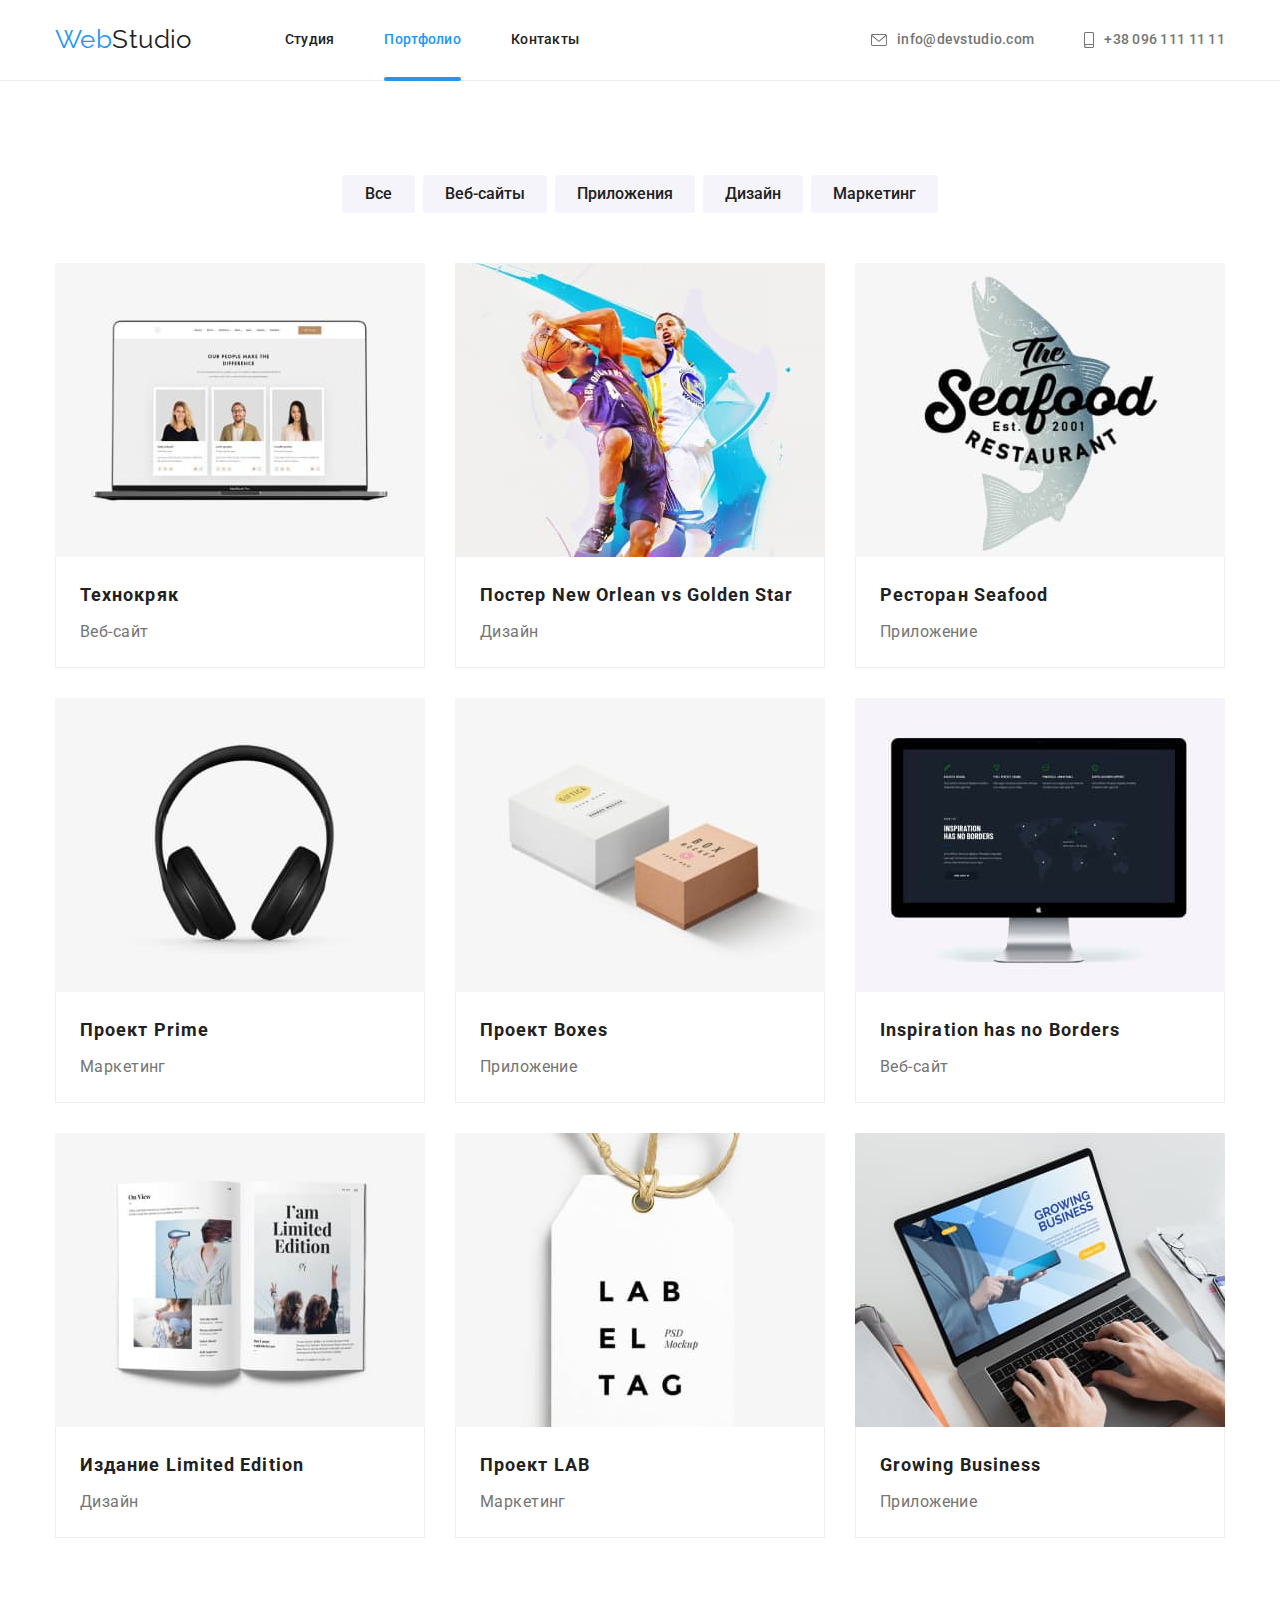
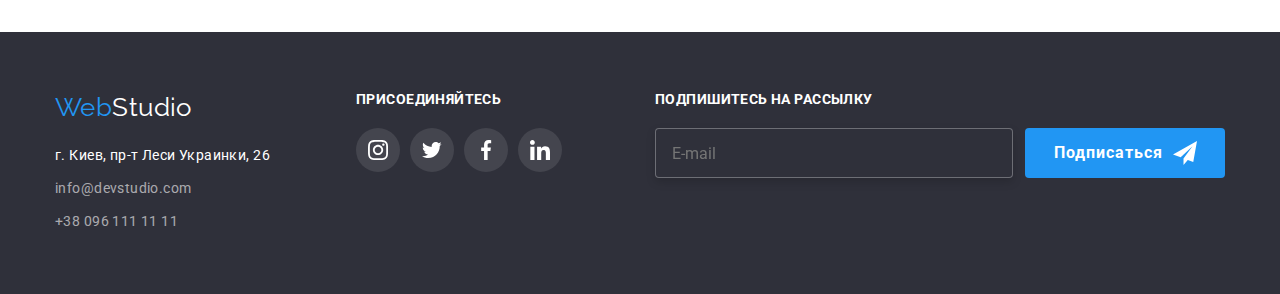
==== commit ffa8cd37: "homework7-3" ====
--- a/portfolio.html
+++ b/portfolio.html
@@ -62,7 +62,7 @@
                             <img src="./images/technokriak.jpg" alt="Три создателя веб-сайта на мониторе ноутбука" width="370"/>
                             <p class="portfolio__overlay-text">Технокряк это современная площадка распространения коронавируса. Компании используют эту платформу для цифрового шпионажа и атак на защищённые сервера конкурентов.</p>
                         </div>
-                        <div class="portfoli__inscription">
+                        <div class="portfolio__inscription">
                             <h2 class="portfolio__title">Технокряк</h2>
                             <p class="portfolio__text">Веб-сайт</p>
                         </div>
--- a/css/styles.css
+++ b/css/styles.css
@@ -844,7 +844,7 @@
     color: var(--primary-text-color);
 }
 
-.checkbox:checked + .policy .modal__svg{
+.checkbox:checked + .policy .modal__chek{
     background: var(--accent-color);
     border: 0;
 }
@@ -856,7 +856,7 @@
     text-align: center;
 }
 
-.modal__svg{
+.modal__chek{
     width: 16px;
     height: 15px;
     display: flex;
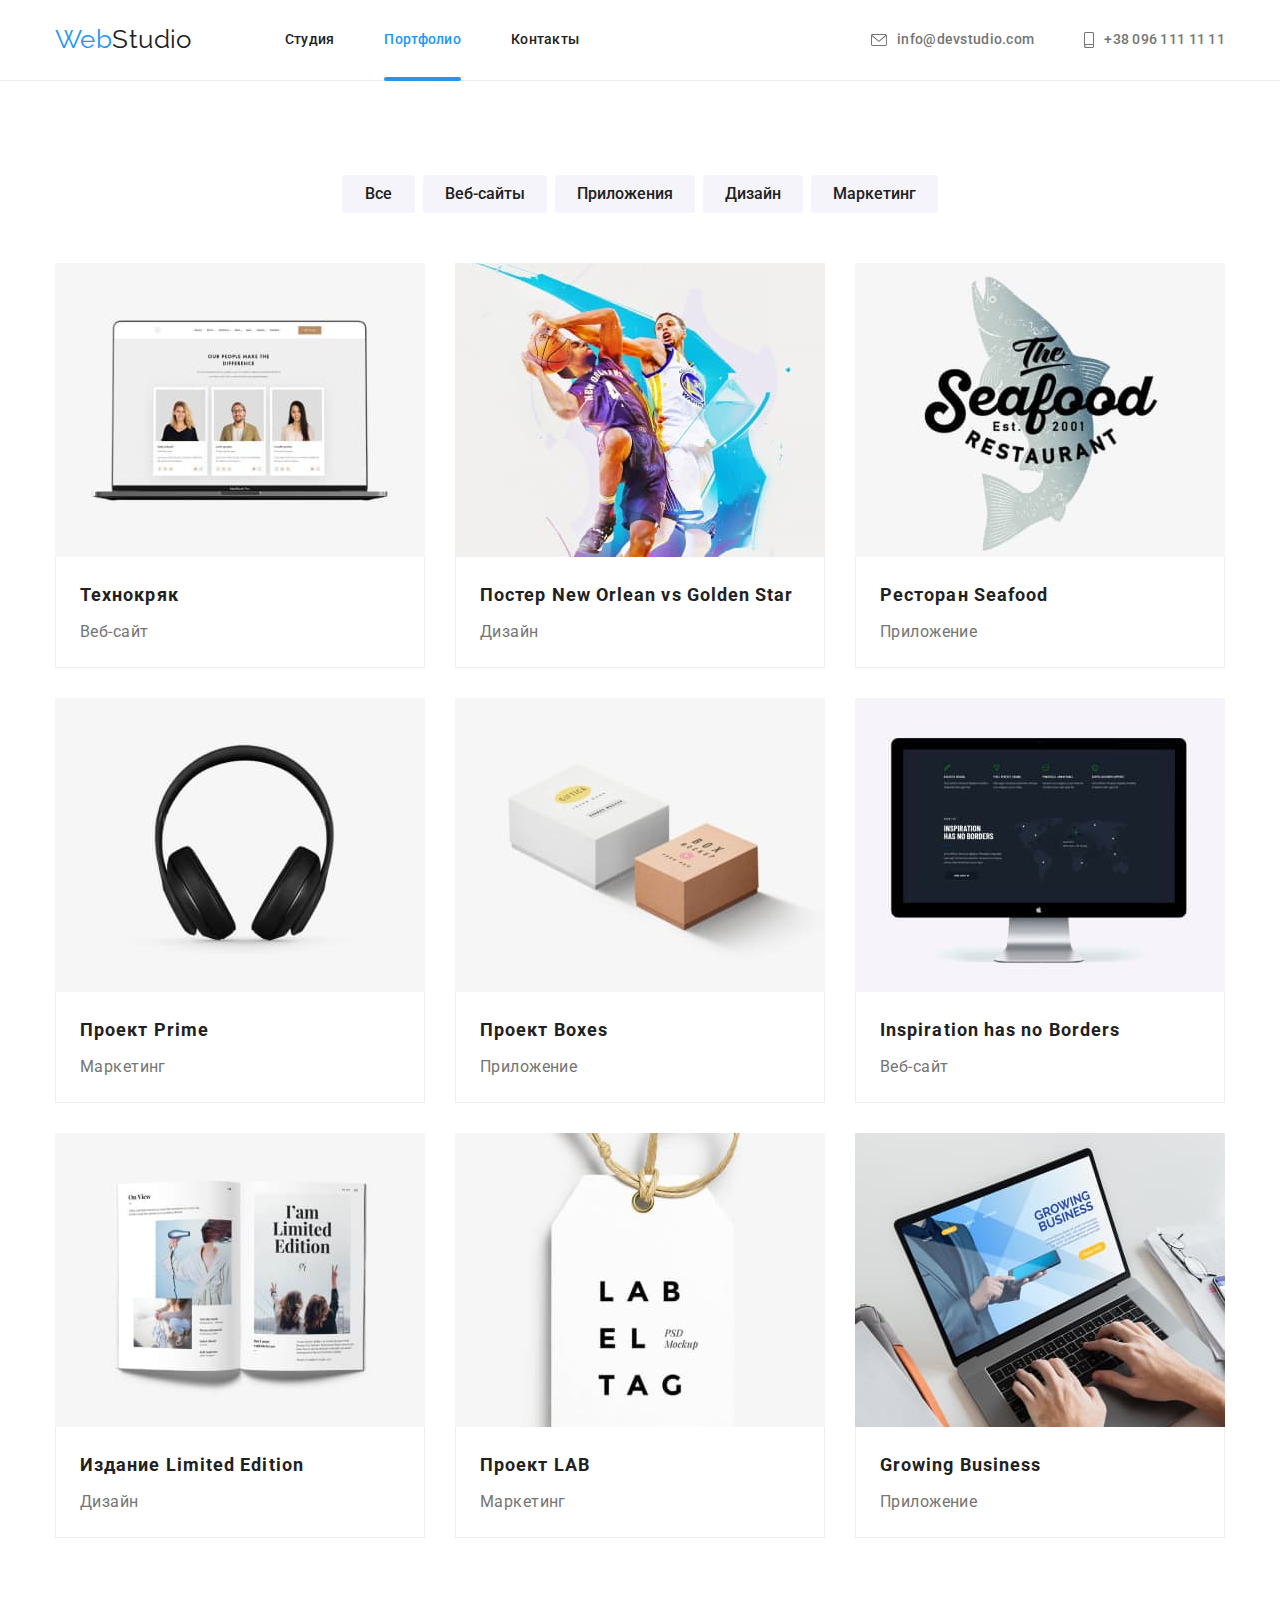
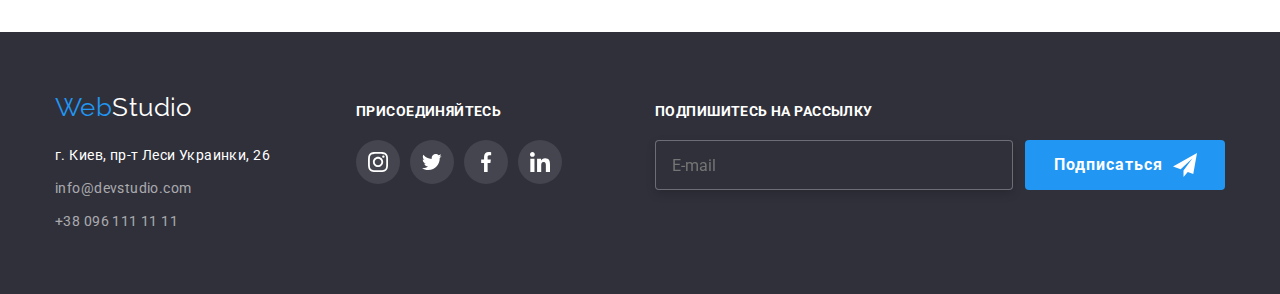
==== commit 2ea89d44: "homework7-4" ====
--- a/portfolio.html
+++ b/portfolio.html
@@ -19,7 +19,7 @@
                 <a class="logo" href="#"><span class="logo__blue">Web</span>Studio</a>
                 <ul class="site-nav">
                     <li class="site-nav__item"><a class="site-nav__link" href="index.html">Студия</a></li>
-                    <li class="site-nav__item"><a class="site-nav__link current" href="portfolio.html">Портфолио</a></li>
+                    <li class="site-nav__item"><a class="site-nav__link site-nav__link--current" href="portfolio.html">Портфолио</a></li>
                     <li class="site-nav__item"><a class="site-nav__link" href="#">Контакты</a></li>
                 </ul>
                 <ul class="contacts">
@@ -169,11 +169,11 @@
     </section>
 </main>
     <!-- Футер -->
-    <footer class="footer-container">
+    <footer class="section__footer">
         <div class="container">
             <div class="footer">
                 <div class="footer-contacts">
-                    <a class="footer__logo" href="#"><span class="logo__blue">Web</span><span class="logo__white">Studio</span></a>
+                    <a class="footer-logo" href="#"><span class="logo__blue">Web</span><span class="footer-logo__white">Studio</span></a>
                     <address>
                         <ul>
                             <li class="footer__item"><a class="footer__address" href="https://goo.gl/maps/HXGFn4gWA6E6knC27">г. Киев, пр-т Леси Украинки, 26</a></li>
--- a/css/styles.css
+++ b/css/styles.css
@@ -88,13 +88,7 @@
     margin-left: 0;
 }
 .logo__blue{
-    font-family: Raleway,sans-serif;
-    font-size: 26px;
-    line-height: 1.19;
-    text-decoration: none;
     color:var(--accent-color);
-    padding-top: 24px;
-    padding-bottom: 25px;
 }
 
 .site-nav{
@@ -134,11 +128,11 @@
     padding-bottom: 32px;
 }
 
-.current{
+.site-nav__link--current{
     color: var(--accent-color);
 }
 
-.current::after{
+.site-nav__link--current::after{
     position: absolute;
     display: block;
     content: "";
@@ -192,7 +186,7 @@
 
 /* Hero styles */
 
-.hero-section{
+.section__hero{
     text-align: center;
     background-image: linear-gradient(rgba(47, 48, 58, 0.4), rgba(47, 48, 58, 0.4)), url(../images/background.jpg);
     background-repeat: no-repeat;
@@ -201,9 +195,10 @@
     padding: 200px 0;
     margin: 0 auto;
     max-width: 1600px;
-}
-
-.hero-title{
+    min-height: 600px;
+}
+
+.hero__title{
     font-weight: 900;
     font-size: 44px;
     line-height: 1.36;
@@ -216,11 +211,12 @@
     margin-left: auto;
     margin-right: auto;
     margin-bottom: 30px;
-}
-
-.hero-button,
-.hero-button:hover,
-.hero-button:focus{
+    margin-top: 106px;
+}
+
+.hero__button,
+.hero__button:hover,
+.hero__button:focus{
     font-family: inherit;
     font-weight: 700;
     font-size: 16px;
@@ -246,11 +242,6 @@
     padding: 94px 0 94px 0;
 }
 
-.features-container{
-    width: 1200px;
-    margin: 0;
-}
-
 .features{
     display: flex;
 }
@@ -486,27 +477,23 @@
 
 /* Footer styles */
 
-.footer{
-    display: flex;
-}
-
-.footer-content{
-    display: flex;
-    align-items: baseline;
-}
-
-.footer-container{
+.section__footer{
     background-color: var(--hero-background-color);
     padding: 60px 0;
     max-width: 1600px;
     margin: auto;
 }
 
+.footer{
+    display: flex;
+    align-items: baseline;
+}
+
 .footer-contacts{
     flex-grow: 1;
 }
 
-.footer__logo{
+.footer-logo{
     font-family: Raleway,sans-serif;
     font-size: 26px;
     line-height: 1.19;
@@ -515,11 +502,7 @@
 }
 
 
-.logo__white{
-    font-family: Raleway,sans-serif;
-    font-size: 26px;
-    line-height: 1.19;
-    text-decoration: none;
+.footer-logo__white{
     color:var(--primary-white-color);
 }
 
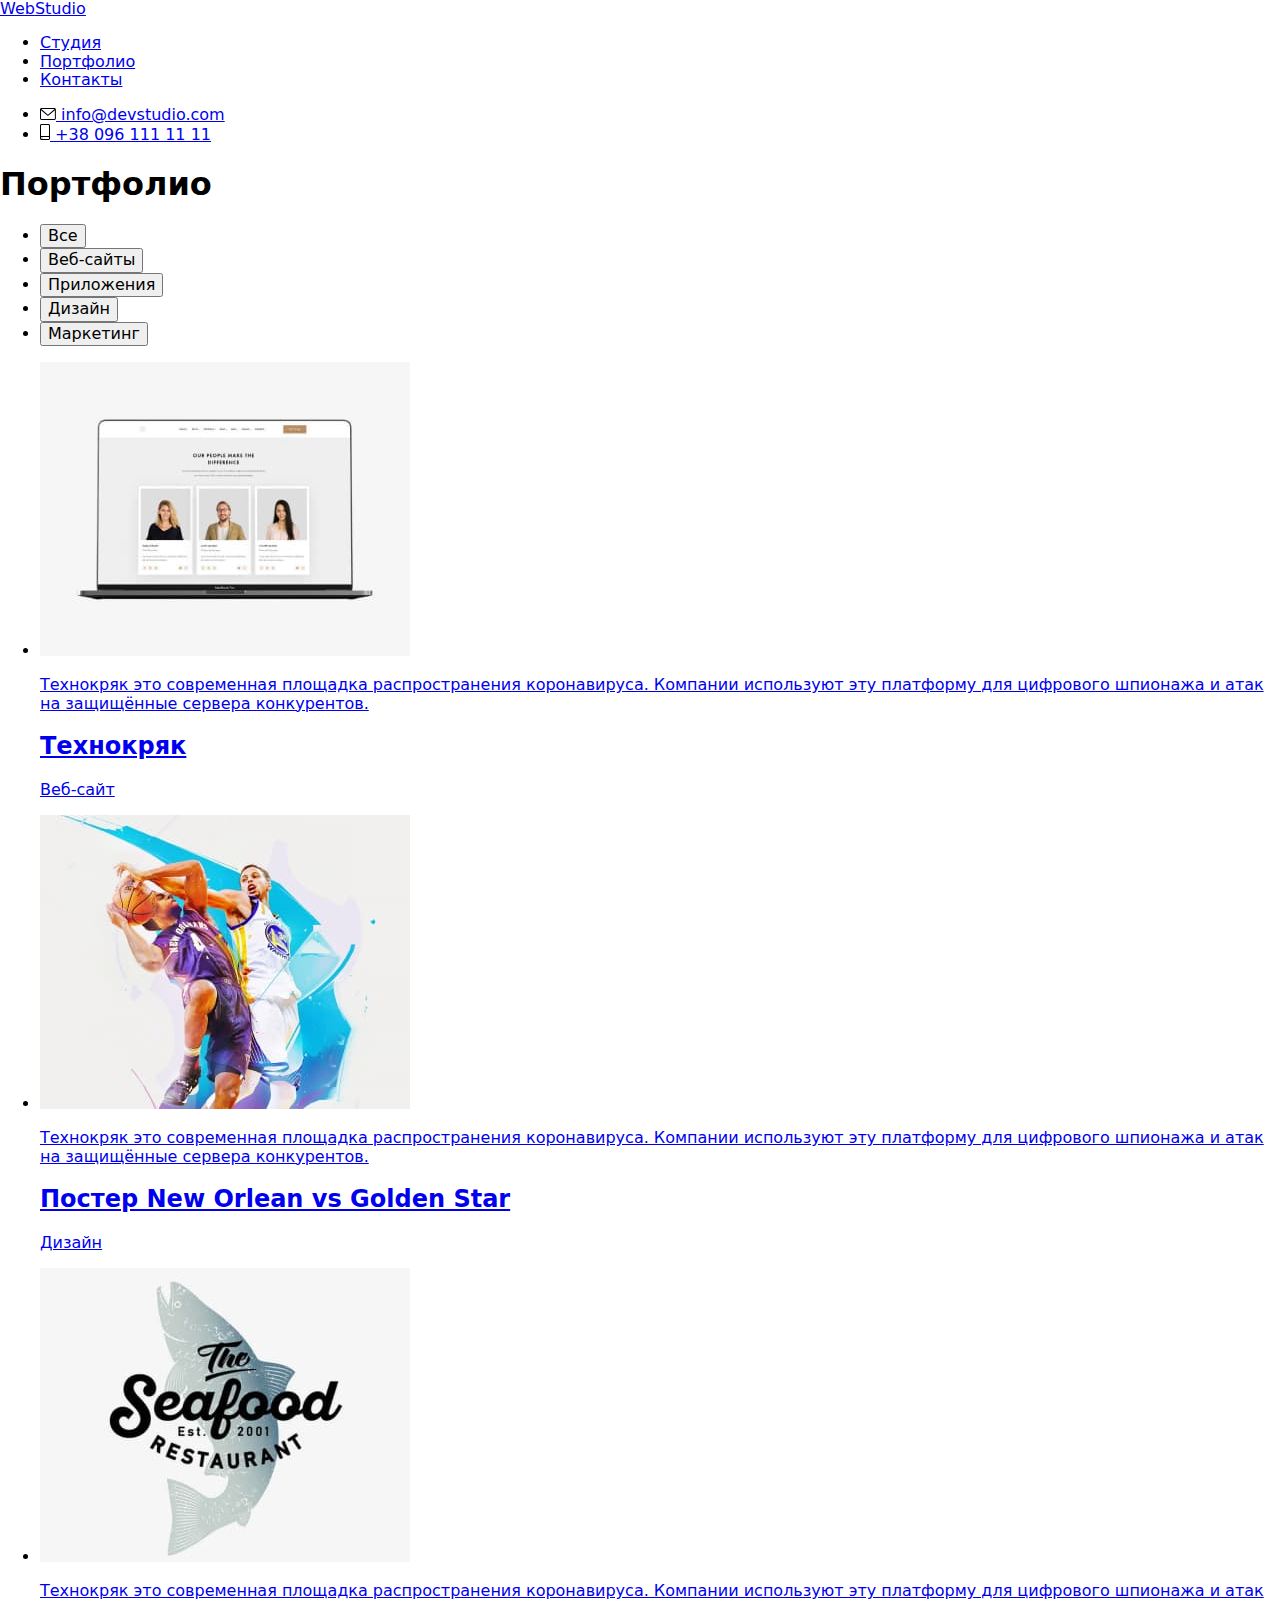
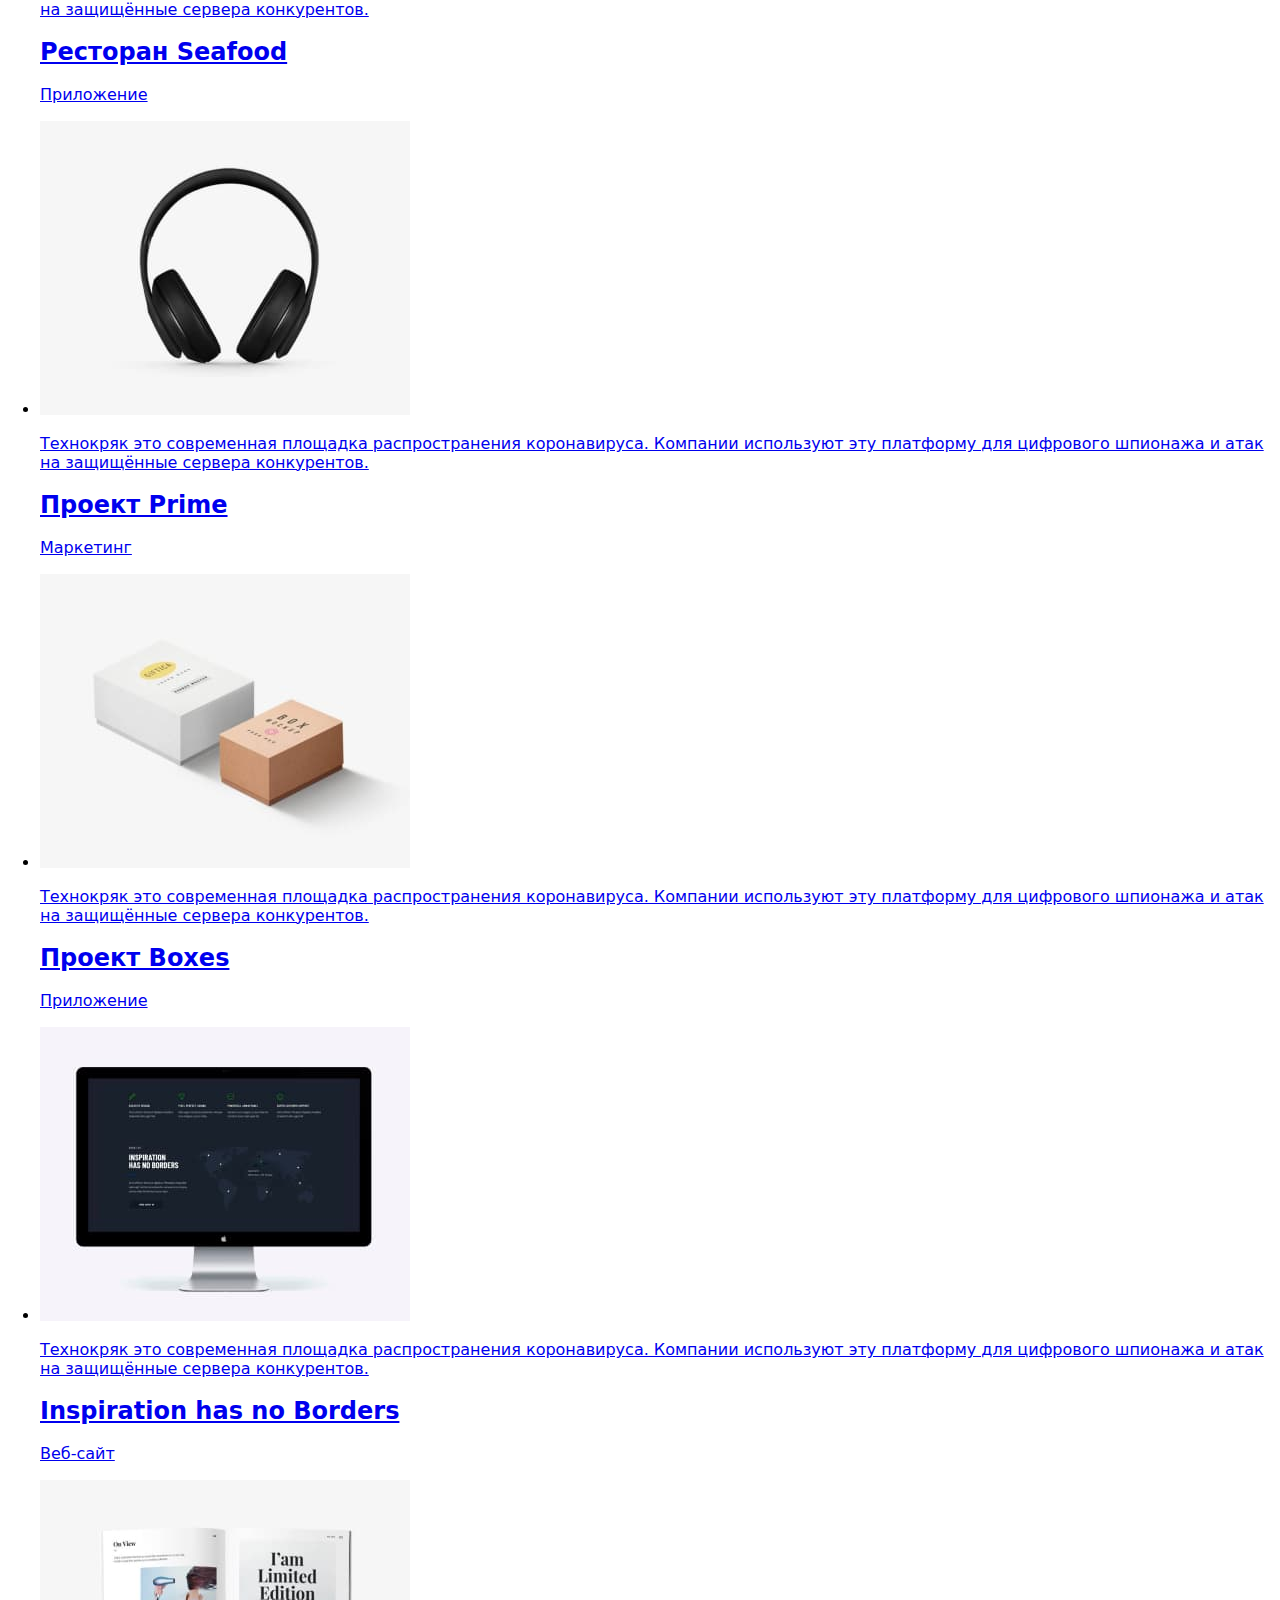
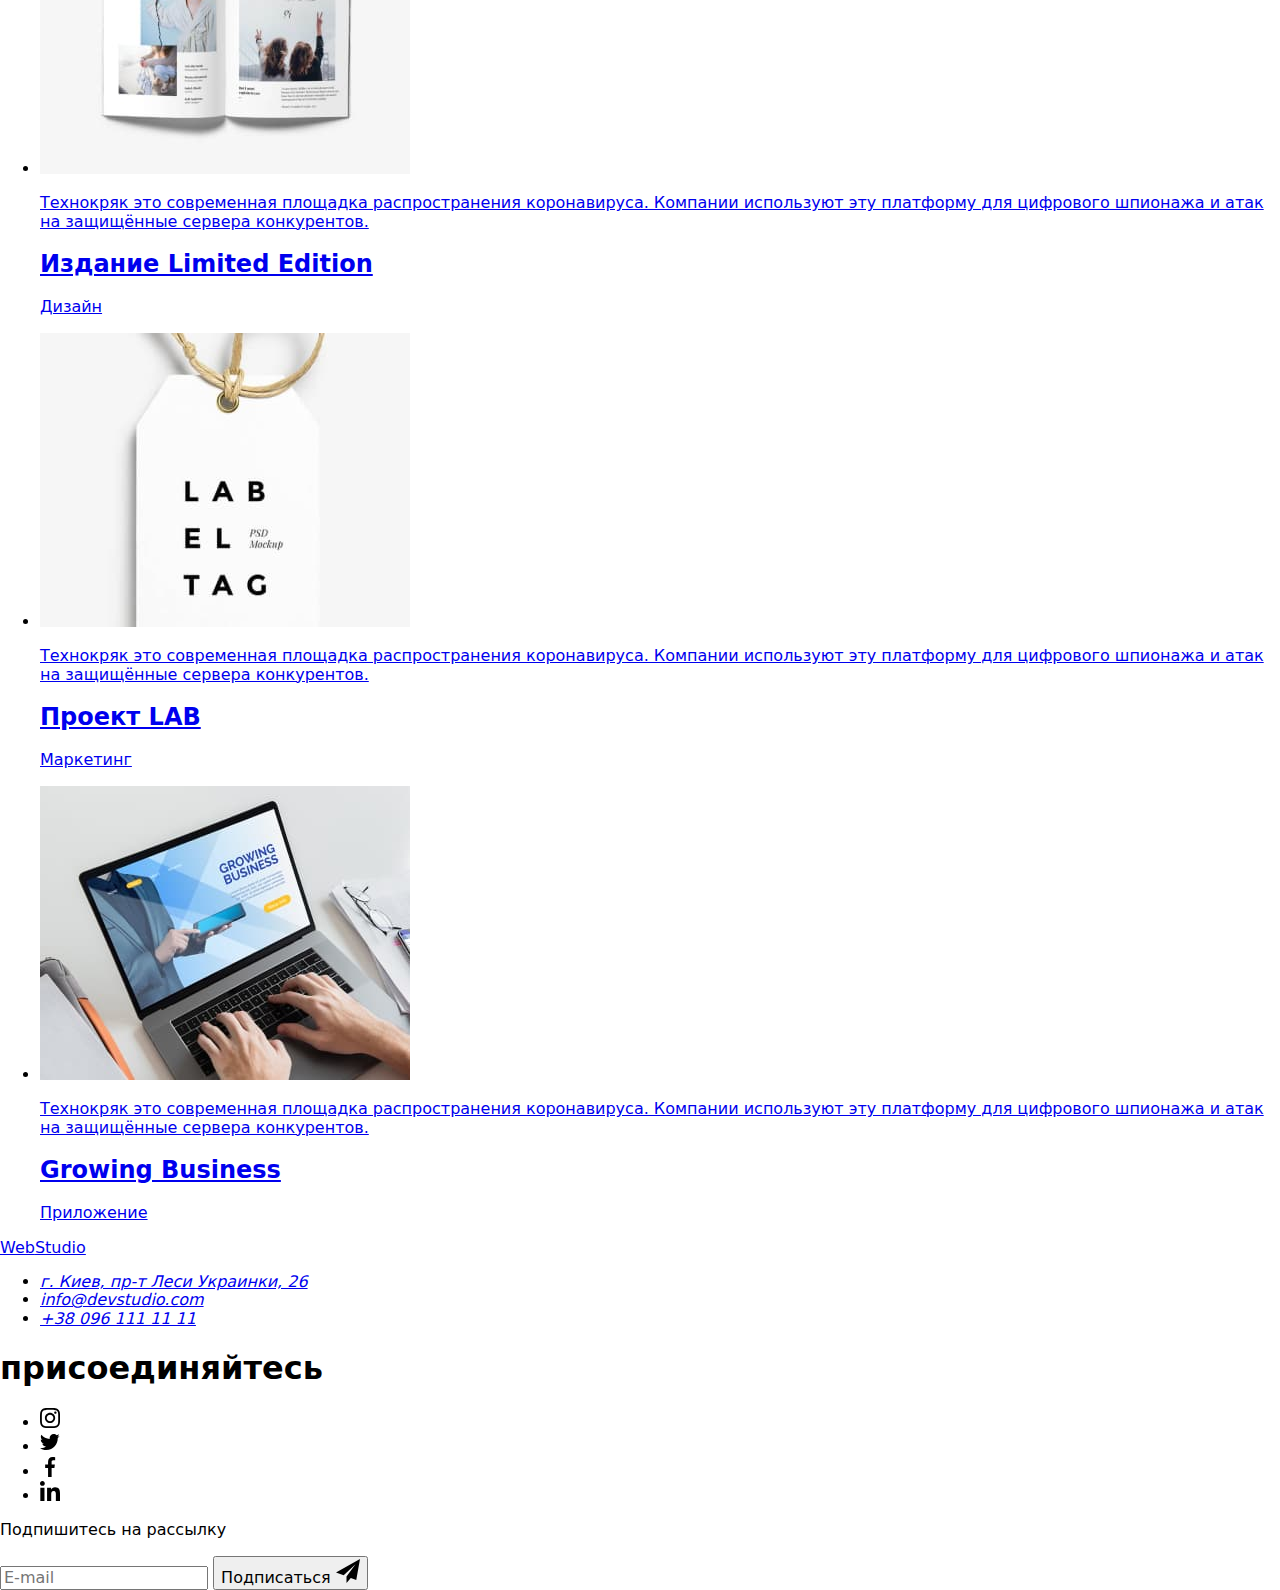
==== commit d98f0932: "homework7-6" ====
--- a/portfolio.html
+++ b/portfolio.html
@@ -9,12 +9,12 @@
     <link href="https://fonts.googleapis.com/css2?family=Raleway:wght@700&family=Roboto:wght@400;500;700;900&display=swap" rel="stylesheet">
     <title>Портфолио</title>
     <link rel="stylesheet" href="https://cdnjs.cloudflare.com/ajax/libs/modern-normalize/1.0.0/modern-normalize.min.css"  />
-    <link rel="stylesheet" href="./css/styles.css" />
+    <link rel="stylesheet" href="./css/main.min.css" />
 </head>
 <body>
     <!-- Хедер -->
-    <header class="header-container">
-        <div class="container">
+    <header class="header">
+        <div class="container header__container">
             <nav>
                 <a class="logo" href="#"><span class="logo__blue">Web</span>Studio</a>
                 <ul class="site-nav">
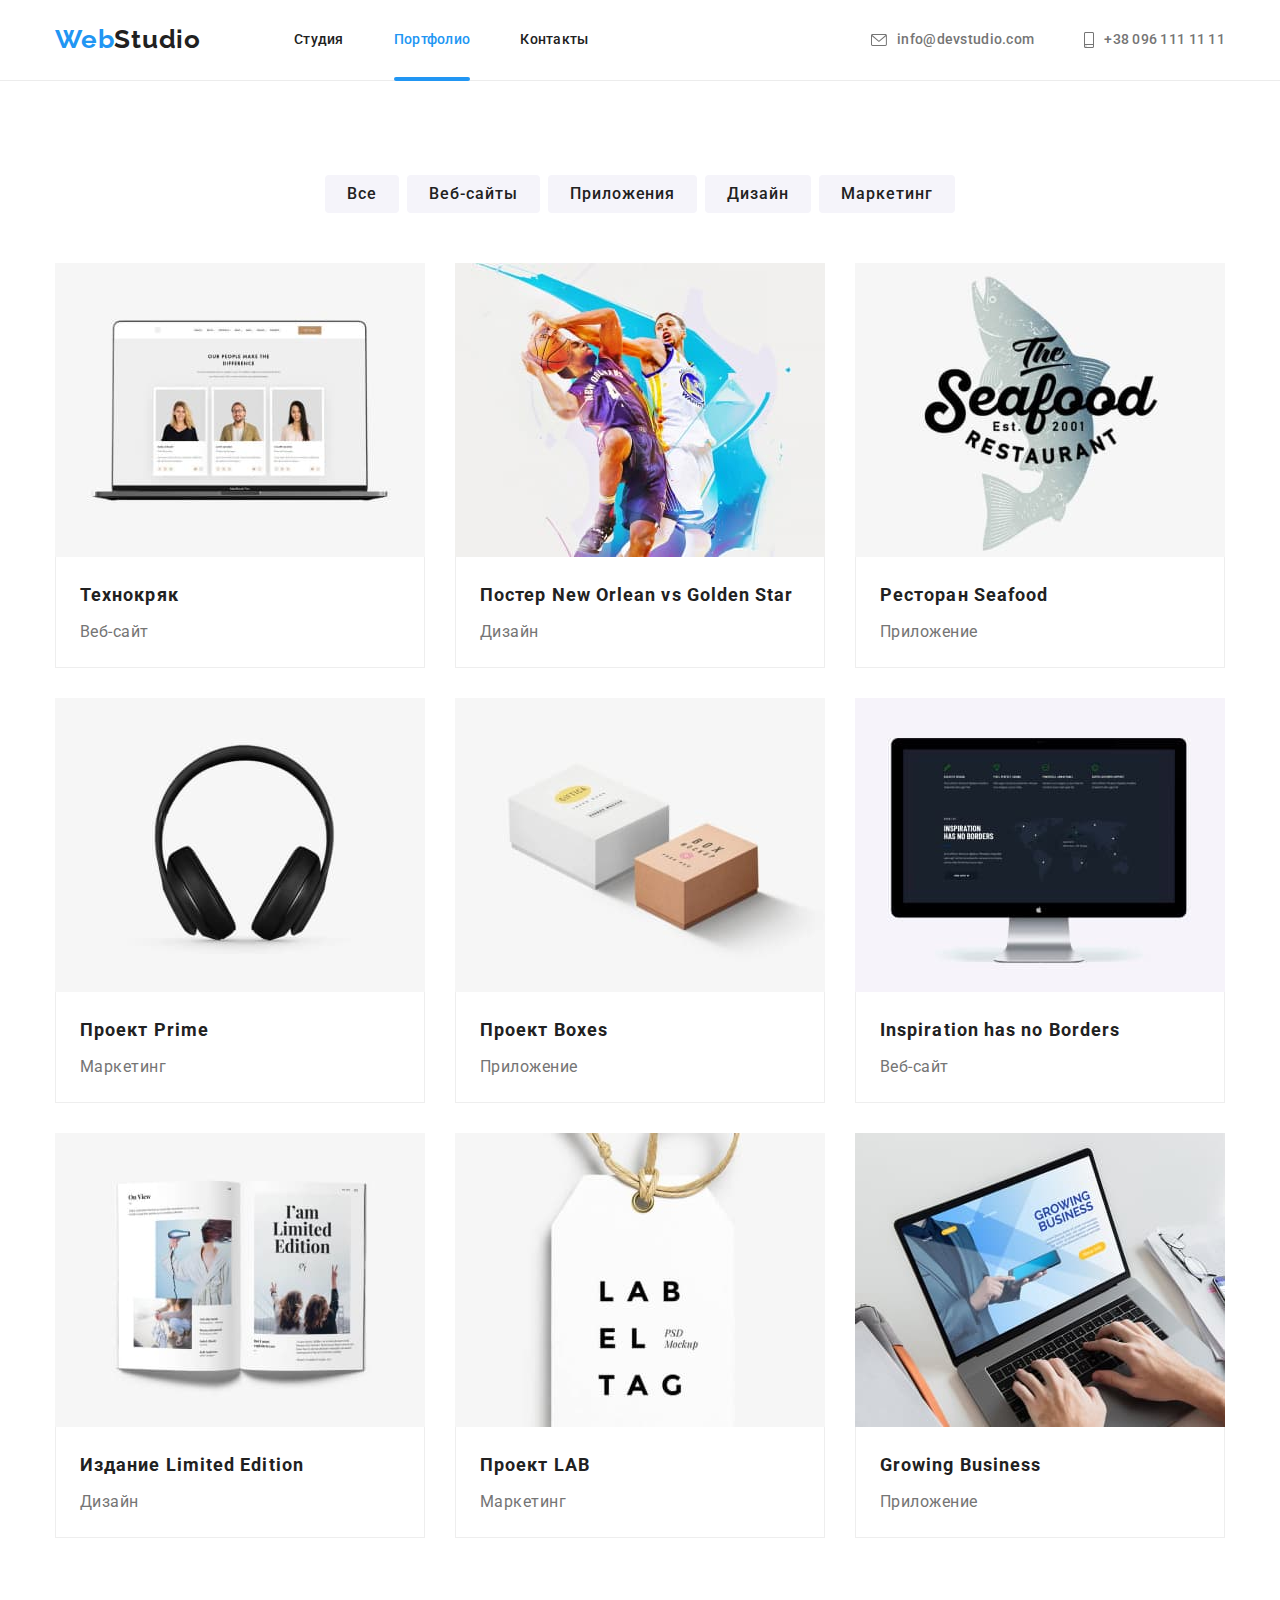
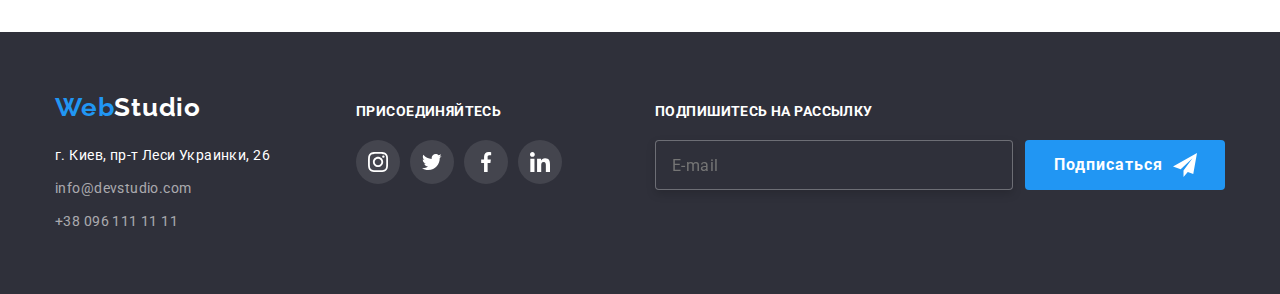
==== commit 1faeb584: "homework7-10" ====
--- a/portfolio.html
+++ b/portfolio.html
@@ -169,16 +169,21 @@
     </section>
 </main>
     <!-- Футер -->
-    <footer class="section__footer">
+    <footer class="footer">
         <div class="container">
-            <div class="footer">
+            <div class="footer__box">
                 <div class="footer-contacts">
-                    <a class="footer-logo" href="#"><span class="logo__blue">Web</span><span class="footer-logo__white">Studio</span></a>
+                    <a class="footer-logo" href="#"><span class="logo__blue">Web</span><span
+                            class="footer-logo__white">Studio</span></a>
                     <address>
                         <ul>
-                            <li class="footer__item"><a class="footer__address" href="https://goo.gl/maps/HXGFn4gWA6E6knC27">г. Киев, пр-т Леси Украинки, 26</a></li>
-                            <li class="footer__item"><a class="footer__link" href="mailto:info@devstudio.com">info@devstudio.com</a></li>
-                            <li class="footer__item"><a class="footer__link" href="tel:+380961111111">+38 096 111 11 11</a></li>
+                            <li class="footer__item"><a class="footer__address"
+                                    href="https://goo.gl/maps/HXGFn4gWA6E6knC27">г. Киев, пр-т Леси Украинки, 26</a>
+                            </li>
+                            <li class="footer__item"><a class="footer__link"
+                                    href="mailto:info@devstudio.com">info@devstudio.com</a></li>
+                            <li class="footer__item"><a class="footer__link" href="tel:+380961111111">+38 096 111 11
+                                    11</a></li>
                         </ul>
                     </address>
                 </div>
@@ -187,32 +192,32 @@
                     <ul class="footer-social-media">
                         <li class="footer-social-media__item">
                             <a class="footer-social-media__link" href="#">
-                                <svg width="20" height="20" >
+                                <svg width="20" height="20">
                                     <use href="./images/new-sprite.svg#icon-instagram"></use>
-                                </svg> 
-                            </a>
-                        </li>
-                        <li class="footer-social-media__item">
-                            <a class="footer-social-media__link" href="#">
-                                <svg width="20" height="20" >
+                                </svg>
+                            </a>
+                        </li>
+                        <li class="footer-social-media__item">
+                            <a class="footer-social-media__link" href="#">
+                                <svg width="20" height="20">
                                     <use href="./images/new-sprite.svg#icon-twitter"></use>
-                                </svg> 
-                            </a>
-                        </li>
-                        <li class="footer-social-media__item">
-                            <a class="footer-social-media__link" href="#">
-                                <svg width="20" height="20" >
+                                </svg>
+                            </a>
+                        </li>
+                        <li class="footer-social-media__item">
+                            <a class="footer-social-media__link" href="#">
+                                <svg width="20" height="20">
                                     <use href="./images/new-sprite.svg#icon-facebook"></use>
-                                </svg> 
-                            </a>
-                        </li>
-                        <li class="footer-social-media__item">
-                            <a class="footer-social-media__link" href="#">
-                                <svg width="20" height="20" >
+                                </svg>
+                            </a>
+                        </li>
+                        <li class="footer-social-media__item">
+                            <a class="footer-social-media__link" href="#">
+                                <svg width="20" height="20">
                                     <use href="./images/new-sprite.svg#icon-linkedin"></use>
-                                </svg> 
-                            </a>
-                        </li> 
+                                </svg>
+                            </a>
+                        </li>
                     </ul>
                 </div>
                 <div class="subscribe">
@@ -220,7 +225,7 @@
                     <form class="subscribe__form" action="#">
                         <input class="subscribe__input" type="email" name="user-email" placeholder="E-mail">
                         <button class="subscribe__button" type="button">Подписаться
-                            <svg class="subscribe__button-send" width="24" height="24" >
+                            <svg class="subscribe__button-send" width="24" height="24">
                                 <use href="./images/new-sprite.svg#icon-send"></use>
                             </svg>
                         </button>
--- a/css/main.min.css
+++ b/css/main.min.css
@@ -0,0 +1,2 @@
+.modal__button,.features__box,.footer-social-media__link,.modal-window__close,.modal__agreement,.policy,.modal__chek,.our-profile__text,.social-media,.social-media__link,.regular-customers,.regular-customers__item,.regular-customers__link{display:flex;align-items:center;justify-content:center}.hero__button,.hero__button:hover,.hero__button:focus,.modal__button,.subscribe__button,.portfolio-menu__button{text-align:center;cursor:pointer;border-style:none;border-radius:4px}.portfolio-menu__button,.backdrop,.footer__link,.footer-social-media__link,.site-nav__link,.contacts__link,.modal-window,.modal-window__close-icon,.modal__field,.textarea,.social-media__link,.regular-customers__link,.subscribe__input,.portfolio__link,.portfolio__overlay-text{transition-duration:250ms;transition-timing-function:cubic-bezier(0.4, 0, 0.2, 1)}.hero__button,.hero__button:hover,.hero__button:focus,.modal__button,.subscribe__button{width:200px;height:50px}:root{--primary-text-color: #757575;--title-text-color: #212121;--contacts-text-color: rgba(255,255,255,0.6);--accent-color: #2196f3;--primary-white-color: #ffffff;--button-backgroung-color: #f5f4fa;--hero-background-color: #2f303a;--main-background-color: #ffffff;--main-icon-color:#afb1b8}.visually-hidden{position:absolute;clip:rect(0 0 0 0);width:1px;height:1px;margin:-1px;border:0;padding:0;overflow:hidden}img{display:block;max-width:100%;height:auto}nav{display:flex;align-items:center}address{font-style:normal;margin-top:20px}ul{padding:0;margin:0;list-style:none}h1,h2,h3,p{margin:0}body{font-family:Roboto,sans-serif;font-size:14px;font-weight:normal;line-height:1.71;letter-spacing:.03em;color:var(--primary-text-color);background:var(--main-background-color)}.hero__button{font-size:16px;font-weight:700;line-height:1.88;letter-spacing:.06em;font-family:inherit;color:var(--primary-white-color);background-color:var(--accent-color);display:block;padding-top:10px;padding-bottom:10px;margin:0 0 0 485px}.hero__button:hover,.hero__button:focus{font-size:16px;font-weight:700;line-height:1.88;letter-spacing:.06em;font-family:inherit;color:var(--primary-white-color);background-color:var(--accent-color);display:block;padding-top:10px;padding-bottom:10px;margin:0 0 0 485px}.modal__button{font-size:16px;font-weight:700;line-height:1.88;letter-spacing:.06em;color:var(--primary-white-color);background-color:#188CE8;box-shadow:0px 4px 4px rgba(0,0,0,0.15);margin-top:30px;margin-left:124px;outline:none}.subscribe__button{font-size:16px;font-weight:700;line-height:1.88;letter-spacing:.06em;font-family:inherit;font-style:normal;display:flex;align-items:center;color:var(--primary-white-color);fill:white;background-color:var(--accent-color);padding:10px 28px 10px 29px}.portfolio-menu__button{font-size:16px;font-weight:500;line-height:1.63;letter-spacing:.06em;padding:6px 22px;font-family:inherit;font-style:normal;text-decoration:none;list-style:none;color:var(--title-text-color);background-color:var(--button-backgroung-color);min-width:73px;transition-property:background-color, box-shadow, color}.portfolio-menu__button:hover,.portfolio-menu__button:focus{color:var(--primary-white-color);background-color:var(--accent-color);box-shadow:0px 3px 1px rgba(0,0,0,0.1),0px 1px 2px rgba(0,0,0,0.08),0px 2px 2px rgba(0,0,0,0.12)}.container{width:1200px;margin-left:auto;margin-right:auto;padding-left:15px;padding-right:15px}.section{padding:94px 0 94px 0}.section--without-padding-top{padding-top:0}.section__title{font-size:36px;font-weight:700;line-height:1.17;letter-spacing:.03em;text-align:center;color:var(--title-text-color);margin-bottom:50px}.section--dark-background{max-width:1600px;margin:0 auto;background-color:var(--button-backgroung-color)}.backdrop{position:fixed;top:0;left:0;background-color:rgba(0,0,0,0.2);width:100vw;height:100vh;opacity:1;scale:1.2;transition-property:opacity, visibility;visibility:visible}.backdrop.is-hidden{visibility:hidden;opacity:0;pointer-events:none}.features{display:flex}.features__box{height:120px;margin-bottom:30px;background-color:var(--button-backgroung-color);border-radius:4px}.features__item{width:270px;margin-left:30px}.features__item:first-child{margin-left:0px}.features__title{font-size:14px;font-weight:700;line-height:1.14;letter-spacing:.03em;text-align:left;text-transform:uppercase;color:var(--title-text-color);list-style:none;margin-bottom:10px;padding:0}.features__text{text-align:left;height:75px;padding:0}.footer{background-color:var(--hero-background-color);padding:60px 0;max-width:1600px;margin:auto}.footer__box{display:flex;align-items:baseline}.footer-contacts{flex-grow:1}.footer-logo{font-size:26px;font-weight:700;line-height:1.19;letter-spacing:.03em;font-family:Raleway,sans-serif;text-decoration:none;color:var(--title-text-color)}.footer-logo__white{color:var(--primary-white-color)}.footer__item:not(:last-child){margin-bottom:9px}.footer__address{text-decoration:none;color:var(--main-background-color)}.footer__link{text-decoration:none;color:rgba(255,255,255,0.6);transition-property:color}.footer__link :hover,.footer__link:focus{color:var(--accent-color)}.footer__title{font-size:14px;font-weight:700;line-height:1.14;letter-spacing:.03em;font-style:normal;text-transform:uppercase;color:var(--main-background-color)}.footer__icons{margin-left:70px}.footer-social-media{display:flex;justify-content:flex-start;margin-top:20px}.footer-social-media__item:not(:last-child){margin-right:10px}.footer-social-media__link{width:44px;height:44px;border-radius:50%;fill:var(--primary-white-color);background-color:rgba(255,255,255,0.1);transition-property:background-color}.footer-social-media__link:hover,.footer-social-media__link:focus{background-color:var(--accent-color)}.header{max-width:1600px;margin:auto;border-bottom:1px solid #ECECEC;display:flex;align-items:center}.logo{font-size:26px;font-weight:700;line-height:1.19;letter-spacing:.03em;font-family:Raleway,sans-serif;text-decoration:none;color:var(--title-text-color);padding-top:24px;padding-bottom:25px;margin-right:93px;margin-left:0}.logo__blue{color:var(--accent-color)}.site-nav{display:flex}.site-nav__item{margin-right:50px}.site-nav__item:last-child{margin-right:0}.site-nav__link{font-size:14px;font-weight:500;line-height:1.14;letter-spacing:.02em;position:relative;display:block;text-decoration:none;list-style:none;padding-top:32px;padding-bottom:32px;color:var(--title-text-color);transition-property:color}.site-nav__link:hover,.site-nav__link:focus,.site-nav__link:active{color:var(--accent-color)}.site-nav__link--current{color:var(--accent-color)}.site-nav__link--current::after{position:absolute;display:block;content:"";width:100%;height:4px;bottom:-1px;background-color:#2196f3;border-radius:2px}.contacts{list-style:none;display:flex;align-items:center;margin-left:auto}.contacts__link{font-size:14px;font-weight:500;line-height:1.14;letter-spacing:.02em;text-decoration:none;text-align:center;list-style:none;display:flex;align-items:center;color:var(--primary-text-color);transition-property:color}.contacts__link:hover,.contacts__link:focus{color:var(--accent-color)}.contacts .contacts__link{padding-top:32px;padding-bottom:32px}.contacts .contacts__item+.contacts__item{margin-left:50px}.contacts__icon{fill:currentColor;margin-right:10px}.hero{text-align:center;background-image:linear-gradient(rgba(47,48,58,0.4), rgba(47,48,58,0.4)),url(../images/background.jpg);background-repeat:no-repeat;background-position:center;background-size:cover;padding:200px 0;margin:0 auto;max-width:1600px;min-height:600px}.hero__title{font-size:44px;font-weight:900;line-height:1.36;letter-spacing:.06em;text-transform:uppercase;text-align:center;color:var(--primary-white-color);width:696px;height:120px;margin-left:auto;margin-right:auto;margin-bottom:30px;margin-top:106px}.modal-window{position:absolute;top:50%;left:50%;transform:translate(-50%, -50%) scale(1);width:528px;min-height:581px;background-color:#FFFFFF;border-radius:4px;transition-property:transform;box-shadow:0px 1px 3px rgba(0,0,0,0.12),0px 1px 1px rgba(0,0,0,0.14),0px 2px 1px rgba(0,0,0,0.2);padding:40px}.backdrop.is-hidden .modal-window{transform:translate(-50%, -50%) scale(1.15)}.modal-window__close{padding:0;box-sizing:border-box;position:absolute;width:30px;height:30px;right:8px;top:8px;background:transparent;border:1px solid rgba(0,0,0,0.1);border-radius:50%;cursor:pointer}.modal-window__close-icon{transition-property:fill}.modal-window__close-icon:hover{fill:var(--accent-color)}.modal__title{font-size:20px;font-weight:700;line-height:1.15;letter-spacing:.03em;font-style:normal;text-align:center;color:var(--title-text-color);margin-bottom:12px}.modal__label{font-size:12px;font-weight:400;line-height:1.17;letter-spacing:.01em;display:block;margin:0 0 4px 0;font-style:normal;color:#757575}.modal__field{position:relative;margin-bottom:10px;transition-property:color, fill;outline:none}.modal__icon{fill:var(--title-text-color);position:absolute;top:50%;left:15px;transform:translateY(-50%)}.modal__input:focus+.modal__icon{fill:#2196f3}.modal__input{width:448px;height:40px;border:1px solid rgba(33,33,33,0.2);box-sizing:border-box;border-radius:4px;outline:none;padding-left:42px}.modal__input:focus{border-color:var(--accent-color)}.modal__field:focus>svg{fill:#2196f3}.textarea__label{font-size:12px;font-weight:400;line-height:1.17;letter-spacing:.01em;margin-bottom:4px;font-style:normal;color:var(--primary-text-color)}.textarea__label::placeholder{font-size:12px;font-weight:400;line-height:1.17;letter-spacing:.01em;font-style:normal;color:rgba(117,117,117,0.5)}.textarea{font-size:12px;font-weight:400;line-height:1.17;letter-spacing:.01em;width:448px;height:120px;border:1px solid rgba(33,33,33,0.2);box-sizing:border-box;border-radius:4px;font-style:normal;color:rgba(117,117,117,0.5);transition-property:border-color;padding:12px 16px;resize:none;outline:none}.textarea:focus{border-color:var(--accent-color)}.modal__agreement{margin-top:20px}.checkbox{font-size:14px;font-weight:400;line-height:1.71;letter-spacing:.03em;font-style:normal;text-align:center;list-style:none;color:var(--primary-text-color)}.policy{text-align:center}.modal__chek{width:16px;height:15px;border:2px solid var(--title-text-color);border-radius:2px;margin-left:12px;margin-right:8.38px}.checkbox:checked+.policy .modal__chek{background:var(--accent-color);border:0}.modal__link{font-size:14px;font-weight:400;line-height:1.71;letter-spacing:.03em;display:flex;align-items:center;font-style:normal;text-align:center;list-style:none;color:var(--accent-color)}.our-profile{display:flex}.our-profile__images{position:relative;margin-right:30px;padding:0 0 0 0}.our-profile__images:last-child{margin-right:0}.our-profile__text{font-size:14px;font-weight:700;line-height:1.17;letter-spacing:.03em;position:absolute;bottom:0;width:100%;height:70px;text-align:center;text-transform:uppercase;color:var(--primary-white-color);background-color:rgba(47,48,58,0.8)}.our-team{display:flex}.our-team__item{margin-left:30px;box-shadow:0px 1px 3px rgba(0,0,0,0.12),0px 1px 1px rgba(0,0,0,0.14),0px 2px 1px rgba(0,0,0,0.2);border-radius:0px 0px 4px 4px;background:#FFFFFF}.our-team__item:first-child{margin-left:0px}.our-team__inscription{padding:30px 0 30px}.our-team__title{font-size:16px;font-weight:500;line-height:1.19;letter-spacing:.03em;text-align:center;list-style:none;color:var(--title-text-color);margin-bottom:10px}.our-team__text{font-size:16px;font-weight:400;line-height:1.19;letter-spacing:.03em;text-align:center;margin-bottom:16px}.social-media__item:not(:last-child){margin-right:10px}.social-media__link{width:44px;height:44px;color:var(--main-icon-color);background-color:var(--main-background-color);border-radius:50%;fill:var(--main-icon-color);transition-property:background-color, color, fill}.social-media__link:hover,.social-media__link:focus{color:var(--main-background-color);background-color:var(--accent-color);fill:var(--main-background-color)}.regular-customers{margin-top:50px}.regular-customers__item{width:170px;height:92px}.regular-customers__link{width:100%;height:100%;color:var(--main-icon-color);border:1px solid #AFB1B8;box-sizing:border-box;border-radius:4px;cursor:pointer;transition-property:color, border-color}.regular-customers__link:hover,.regular-customers__link:focus{color:var(--accent-color);border-color:var(--accent-color)}.regular-customers__link:not(:last-child){margin-right:30px}.regular-customers__icon{fill:currentColor}.subscribe{margin-left:93px}.subscribe__form{display:flex;margin-top:20px}.subscribe__title{font-size:14px;font-weight:700;line-height:1.14;letter-spacing:.03em;font-style:normal;text-transform:uppercase;color:var(--primary-white-color)}.subscribe__input{font-size:16px;font-weight:400;line-height:1.25;letter-spacing:.03em;width:358px;height:50px;padding:15px 16px;margin-right:12px;border:1px solid rgba(255,255,255,0.3);box-sizing:border-box;filter:drop-shadow(0px 4px 4px rgba(0,0,0,0.15));border-radius:4px;display:flex;align-items:center;color:rgba(255,255,255,0.6);background-color:var(--hero-background-color);outline:none;transition-property:border-color}.subscribe__input:focus{border-color:var(--accent-color)}.subscribe__button-send{margin-left:10px}.portfolio-menu{display:flex;justify-content:center;margin-bottom:50px}.portfolio-menu__item{margin-right:8px}.portfolio-menu__item:last-child{margin-right:0px}.portfolio{display:flex;flex-wrap:wrap}.portfolio__item{margin-right:30px;margin-bottom:30px}.portfolio__item:nth-child(3n){margin-right:0}.portfolio__item:nth-child(n+7){margin-bottom:0}.portfolio__link{display:block;font-style:normal;text-decoration:none;list-style:none;box-sizing:border-box;width:370px;height:auto;cursor:pointer;transition-property:box-shadow}.portfolio__link:hover,.portfolio__linkfocus{box-shadow:0px 1px 1px rgba(0,0,0,0.12),0px 4px 4px rgba(0,0,0,0.06),1px 4px 6px rgba(0,0,0,0.16)}.portfolio__overlay{position:relative;overflow:hidden}.portfolio__overlay-text{font-size:18px;font-weight:400;line-height:1.56;letter-spacing:.03em;position:absolute;width:100%;height:100%;left:0;top:0;padding:63px 24px;font-style:normal;background-color:var(--accent-color);color:var(--primary-white-color);transform:translateY(100%);transition-property:transform}.portfolio__link:hover .portfolio__overlay-text,.portfolio__link:focus .portfolio__overlay-text{transform:translateY(0)}.portfolio__inscription{padding:20px 24px;border-bottom:1px solid #eeeeee;border-left:1px solid #eeeeee;border-right:1px solid #eeeeee}.portfolio__title{font-size:18px;font-weight:700;line-height:2;letter-spacing:.06em;text-align:left;color:var(--title-text-color)}.portfolio__text{font-size:16px;font-weight:400;line-height:1.88;letter-spacing:.03em;text-align:left;color:var(--primary-text-color);padding-top:4px}
+/*# sourceMappingURL=main.min.css.map */